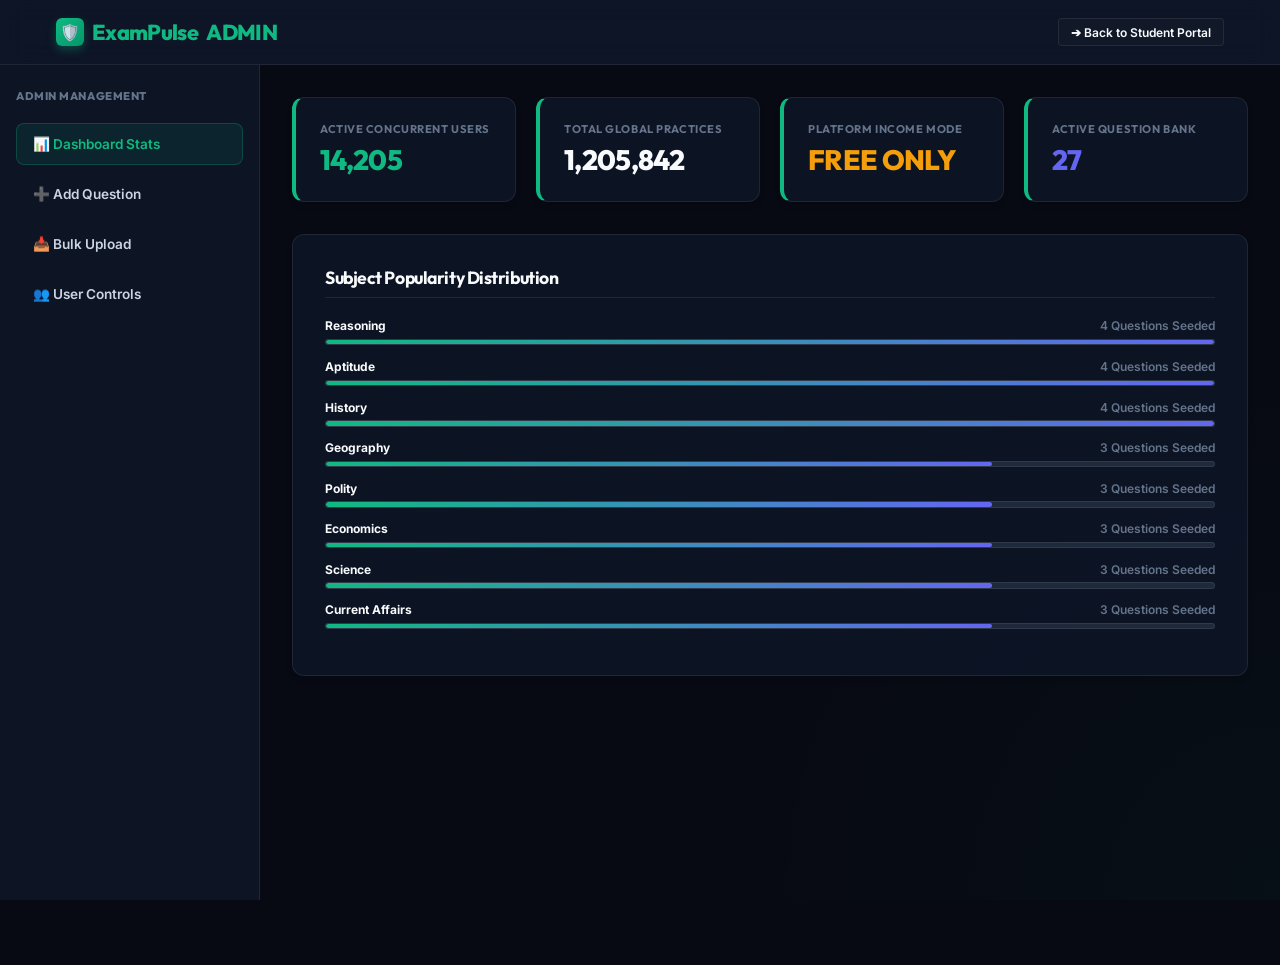
==== admin.html @ f70b1638 "Add files via upload" ====
<!DOCTYPE html>
<html lang="en" data-theme="dark">
<head>
  <meta charset="UTF-8">
  <meta name="viewport" content="width=device-width, initial-scale=1.0">
  <title>ExamPulse AI | Administrative Control Center</title>
  <link rel="stylesheet" href="styles.css">
  <style>
    /* Admin Specific Styling Tokens (Premium Green Accent) */
    :root {
      --brand-primary: #10b981;
      --brand-primary-rgb: 16, 185, 129;
      --border-focus: rgba(16, 185, 129, 0.4);
    }
    
    .admin-logo-icon {
      background: linear-gradient(135deg, var(--brand-primary), #059669) !important;
      box-shadow: 0 4px 10px rgba(16, 185, 129, 0.3) !important;
    }

    /* Dense Form Factors for Admin Fields */
    .admin-form-group input, 
    .admin-form-group select, 
    .admin-form-group textarea {
      font-size: 0.82rem !important;
      padding: 0.5rem 0.75rem !important;
      background: rgba(15, 23, 42, 0.5);
      border: 1px solid var(--border-color);
      border-radius: 0.375rem;
      color: var(--text-primary);
      width: 100%;
    }

    .admin-form-group label {
      font-size: 0.75rem !important;
      text-transform: uppercase;
      letter-spacing: 0.05em;
      color: var(--text-muted);
      font-weight: 700;
      margin-bottom: 0.25rem;
    }

    .admin-stat-card {
      border-left: 4px solid var(--brand-primary);
    }

    .admin-side-btn.active {
      background: rgba(16, 185, 129, 0.1) !important;
      color: var(--brand-primary) !important;
      border: 1px solid rgba(16, 185, 129, 0.25) !important;
    }
  </style>
</head>
<body>

  <div class="app-container">
    <!-- --- HEADER --- -->
    <header>
      <div class="container header-inner">
        <a href="index.html" class="logo">
          <div class="logo-icon admin-logo-icon">🛡️</div>
          ExamPulse <span class="logo-tag" style="color: var(--brand-primary);">ADMIN</span>
        </a>
        <div class="header-actions">
          <a href="index.html" class="btn btn-secondary btn-sm" style="font-size: 0.75rem;">➔ Back to Student Portal</a>
        </div>
      </div>
    </header>

    <main class="main-content">
      <div class="admin-layout-grid">
        <!-- Sidebar Navigation -->
        <div class="admin-sidebar">
          <h4 class="sidebar-title">Admin Management</h4>
          <button class="admin-side-btn active" data-sub="stats">📊 Dashboard Stats</button>
          <button class="admin-side-btn" data-sub="create">➕ Add Question</button>
          <button class="admin-side-btn" data-sub="bulk">📥 Bulk Upload</button>
          <button class="admin-side-btn" data-sub="users">👥 User Controls</button>
        </div>

        <!-- Dashboard Viewport -->
        <div class="admin-content-viewport">
          
          <!-- View 1: Stats & Overview -->
          <div class="admin-sub-view active" id="admin-sub-stats">
            <div class="admin-stats-grid">
              <div class="admin-stat-card">
                <h5>Active Concurrent Users</h5>
                <h2 style="color: var(--brand-success);" id="admin-stat-concurrent">14,205</h2>
              </div>
              <div class="admin-stat-card">
                <h5>Total Global Practices</h5>
                <h2 id="admin-stat-practices">1,205,842</h2>
              </div>
              <div class="admin-stat-card">
                <h5>Platform Income Mode</h5>
                <h2 style="color: var(--brand-warning);">FREE ONLY</h2>
              </div>
              <div class="admin-stat-card">
                <h5>Active Question Bank</h5>
                <h2 style="color: #6366f1;" id="admin-stat-questions">26</h2>
              </div>
            </div>

            <div class="admin-card-container">
              <h3 style="margin-bottom: 1.25rem; font-size: 1.1rem; border-bottom: 1px solid var(--border-color); padding-bottom: 0.5rem;">Subject Popularity Distribution</h3>
              <div id="admin-category-popularity-bars">
                <!-- progress counts dynamically load here -->
              </div>
            </div>
          </div>

          <!-- View 2: Add single PYQ question -->
          <div class="admin-sub-view" id="admin-sub-create">
            <div class="admin-card-container">
              <h3 style="margin-bottom: 1.25rem; font-size: 1.1rem; border-bottom: 1px solid var(--border-color); padding-bottom: 0.5rem;">Create Verified exam-oriented PYQ</h3>
              
              <form id="admin-add-question-form">
                <div class="admin-form-row-grid">
                  <div class="admin-form-group">
                    <label>Category *</label>
                    <select name="category" required>
                      <option value="Reasoning">Reasoning</option>
                      <option value="Aptitude">Aptitude</option>
                      <option value="History">History</option>
                      <option value="Geography">Geography</option>
                      <option value="Polity">Polity</option>
                      <option value="Economics">Economics</option>
                      <option value="Science">Science</option>
                      <option value="Current Affairs">Current Affairs</option>
                    </select>
                  </div>
                  <div class="admin-form-group">
                    <label>Subtopic Tag *</label>
                    <input type="text" name="tag" placeholder="e.g. Percentage, Blood Relations" required>
                  </div>
                  <div class="admin-form-group">
                    <label>Difficulty *</label>
                    <select name="difficulty">
                      <option value="Easy">Easy</option>
                      <option value="Medium" selected>Medium</option>
                      <option value="Hard">Hard</option>
                    </select>
                  </div>
                </div>

                <div class="admin-form-group" style="margin: 1rem 0;">
                  <label>Question Content *</label>
                  <textarea name="question" rows="3" placeholder="Enter complete exam question..." required></textarea>
                </div>

                <div class="admin-form-row-grid" style="margin-bottom: 1rem;">
                  <div class="admin-form-group">
                    <label>Option A *</label>
                    <input type="text" name="optA" required>
                  </div>
                  <div class="admin-form-group">
                    <label>Option B *</label>
                    <input type="text" name="optB" required>
                  </div>
                  <div class="admin-form-group">
                    <label>Option C *</label>
                    <input type="text" name="optC" required>
                  </div>
                  <div class="admin-form-group">
                    <label>Option D *</label>
                    <input type="text" name="optD" required>
                  </div>
                </div>

                <div class="admin-form-row-grid" style="margin-bottom: 1rem;">
                  <div class="admin-form-group">
                    <label>Correct Answer Index *</label>
                    <select name="correctIdx" required>
                      <option value="0">Option A</option>
                      <option value="1">Option B</option>
                      <option value="2">Option C</option>
                      <option value="3">Option D</option>
                    </select>
                  </div>
                  <div class="admin-form-group">
                    <label>Previous Year Exam Source *</label>
                    <input type="text" name="source" placeholder="e.g. SSC CGL 2023, UPSC CSE 2021" required>
                  </div>
                </div>

                <div class="admin-form-group" style="margin-bottom: 1rem;">
                  <label>Verified RAG Explanation *</label>
                  <textarea name="explanation" rows="3" placeholder="Explain the correct answer logic..." required></textarea>
                </div>

                <div class="admin-form-row-grid" style="margin-bottom: 1.25rem;">
                  <div class="admin-form-group">
                    <label>Core Concept</label>
                    <input type="text" name="concept">
                  </div>
                  <div class="admin-form-group">
                    <label>Shortcut Formula (Optional)</label>
                    <input type="text" name="shortcut">
                  </div>
                  <div class="admin-form-group">
                    <label>Key Takeaway Badge</label>
                    <input type="text" name="takeaway">
                  </div>
                </div>

                <button type="submit" class="btn btn-primary" style="font-size: 0.8rem; padding: 0.5rem 1.5rem;">Save to Question Pool</button>
              </form>
            </div>
          </div>

          <!-- View 3: Bulk JSON array parser -->
          <div class="admin-sub-view" id="admin-sub-bulk">
            <div class="admin-card-container">
              <h3 style="margin-bottom: 0.5rem; font-size: 1.1rem;">Bulk Upload JSON Questions</h3>
              <p style="color: var(--text-muted); font-size: 0.8rem; margin-bottom: 1.25rem;">Instantly parsed and injected into shared LocalStorage databases.</p>
              
              <div class="admin-form-group" style="margin-bottom: 1rem;">
                <label>JSON Array Format</label>
                <textarea class="bulk-textarea" id="admin-bulk-input" style="height: 220px;" placeholder='[
  {
    "category": "History",
    "tag": "Ancient History",
    "question": "Example Question Text?",
    "options": ["A", "B", "C", "D"],
    "correctOptionIndex": 1,
    "explanation": "Detailed explanation...",
    "concept": "Core Concept",
    "source": "SSC CGL 2023",
    "difficulty": "Easy"
  }
]'></textarea>
              </div>

              <button class="btn btn-primary" id="admin-bulk-submit-btn" style="font-size: 0.8rem; padding: 0.5rem 1.5rem;">Parse & Bulk Load Array</button>
            </div>
          </div>

          <!-- View 4: Student Control Center -->
          <div class="admin-sub-view" id="admin-sub-users">
            <div class="admin-card-container">
              <h3 style="margin-bottom: 1.25rem; font-size: 1.1rem; border-bottom: 1px solid var(--border-color); padding-bottom: 0.5rem;">Aspirants & Session User Control</h3>
              
              <div class="admin-table-wrapper">
                <table class="admin-table" style="font-size: 0.8rem;">
                  <thead>
                    <tr>
                      <th>Aspirant Username</th>
                      <th>Category Target</th>
                      <th>Account Detail</th>
                      <th>Global Status</th>
                      <th>Actions</th>
                    </tr>
                  </thead>
                  <tbody id="admin-users-table-body">
                    <!-- Prepend live session student and simulated tables -->
                  </tbody>
                </table>
              </div>
            </div>
          </div>

        </div>
      </div>
    </main>

    <footer style="background: #04070e; border-top: 1px solid var(--border-color); padding: 1.5rem 0; text-align: center; font-size: 0.75rem; color: var(--text-muted);">
      &copy; 2026 ExamPulse AI. Administrative Portal (admin.exampulse.ai). Secure Sandboxed Session database.
    </footer>
  </div>

  <script src="questions.js"></script>
  <script src="engines.js"></script>
  <script>
    document.addEventListener('DOMContentLoaded', () => {
      // Initialize Engine state
      window.ExamPulse.init();
      const Engine = window.ExamPulse;

      const els = {
        adminSideBtns: document.querySelectorAll('.admin-sidebar .admin-side-btn'),
        adminSubViews: document.querySelectorAll('.admin-sub-view'),
        adminStatConcurrent: document.getElementById('admin-stat-concurrent'),
        adminStatPractices: document.getElementById('admin-stat-practices'),
        adminStatQuestionsCount: document.getElementById('admin-stat-questions'),
        adminCategoryPopularity: document.getElementById('admin-category-popularity-bars'),
        adminAddForm: document.getElementById('admin-add-question-form'),
        adminBulkInput: document.getElementById('admin-bulk-input'),
        adminBulkBtn: document.getElementById('admin-bulk-submit-btn'),
        adminUsersTable: document.getElementById('admin-users-table-body')
      };

      let activeAdminSubView = 'stats';



      // Navigation routing
      els.adminSideBtns.forEach(btn => {
        btn.addEventListener('click', () => {
          els.adminSideBtns.forEach(b => b.classList.remove('active'));
          btn.classList.add('active');
          activeAdminSubView = btn.dataset.sub;
          updateAdminDashboard();
        });
      });

      function updateAdminSubRouting() {
        els.adminSubViews.forEach(view => {
          view.classList.remove('active');
          if (view.id === `admin-sub-${activeAdminSubView}`) {
            view.classList.add('active');
          }
        });
      }

      function updateAdminDashboard() {
        updateAdminSubRouting();
        
        const adm = Engine.getAdminStats();
        
        els.adminStatConcurrent.textContent = adm.activeUsers.toLocaleString();
        els.adminStatPractices.textContent = adm.totalAnsweredGlobal.toLocaleString();
        
        const db = [...window.ExamPulseData.questions, ...Engine.state.customQuestions];
        els.adminStatQuestionsCount.textContent = db.length;

        // Categories graph list
        els.adminCategoryPopularity.innerHTML = '';
        Object.entries(adm.categoryPopularity).forEach(([cat, val]) => {
          const maxVal = Math.max(...Object.values(adm.categoryPopularity));
          const pct = maxVal > 0 ? Math.round((val / maxVal) * 100) : 0;
          
          const item = document.createElement('div');
          item.className = 'cat-bar-item';
          item.style.marginBottom = '0.85rem';
          item.innerHTML = `
            <div class="cat-bar-meta" style="font-size: 0.75rem;">
              <span><strong>${cat}</strong></span>
              <span class="cat-counts" style="color: var(--text-muted);">${val} Questions Seeded</span>
            </div>
            <div class="cat-progress-track" style="height: 0.4rem;">
              <div class="cat-progress-fill" style="width: ${pct}%; background: linear-gradient(90deg, var(--brand-primary), #6366f1);"></div>
            </div>
          `;
          els.adminCategoryPopularity.appendChild(item);
        });

        // Users lists rendering
        els.adminUsersTable.innerHTML = '';
        
        // Dynamic Live signed-in Student
        if (Engine.state.user) {
          const actualUser = Engine.state.user;
          const isSuspended = actualUser.suspended === true;
          const row = document.createElement('tr');
          row.style.background = 'rgba(16, 185, 129, 0.06)';
          row.innerHTML = `
            <td><strong>${actualUser.username} <span style="color: var(--brand-primary); font-size: 0.7rem;">(You)</span></strong></td>
            <td><span class="badge badge-easy" style="background: rgba(16,185,129,0.05); color: var(--brand-primary); border-color: rgba(16,185,129,0.25);">Practice Mode</span></td>
            <td style="color: var(--text-secondary);">Active Session Student</td>
            <td><span class="badge ${isSuspended ? 'badge-hard' : 'badge-easy'}" id="current-user-status">${isSuspended ? 'Suspended' : 'Active'}</span></td>
            <td>
              <button class="btn btn-secondary btn-sm" id="btn-current-user-suspend" style="padding: 0.2rem 0.4rem; font-size: 0.75rem; background: var(--bg-input); color: ${isSuspended ? 'var(--brand-success)' : ''};">
                ${isSuspended ? 'Reactivate' : 'Suspend'}
              </button>
            </td>
          `;

          const suspendBtn = row.querySelector('#btn-current-user-suspend');
          const statusBadge = row.querySelector('#current-user-status');
          suspendBtn.addEventListener('click', () => {
            const currentlySuspended = Engine.state.user.suspended === true;
            const targetStatus = !currentlySuspended;
            
            Engine.toggleUserSuspension(targetStatus);

            if (targetStatus) {
              suspendBtn.textContent = 'Reactivate';
              suspendBtn.style.color = 'var(--brand-success)';
              statusBadge.textContent = 'Suspended';
              statusBadge.className = 'badge badge-hard';
            } else {
              suspendBtn.textContent = 'Suspend';
              suspendBtn.style.color = '';
              statusBadge.textContent = 'Active';
              statusBadge.className = 'badge badge-easy';
            }
          });
          els.adminUsersTable.appendChild(row);
        }

        // Simulated Virtual candidates
        Engine.virtualUsers.forEach((vu, idx) => {
          const row = document.createElement('tr');
          row.innerHTML = `
            <td><strong>${vu.name}</strong></td>
            <td><span class="badge badge-easy" style="background: rgba(255,255,255,0.03); color: var(--text-secondary);">${vu.category}</span></td>
            <td style="color: var(--text-muted);">Simulated Candidate</td>
            <td><span class="badge badge-easy" id="user-status-${idx}">Active</span></td>
            <td>
              <button class="btn btn-secondary btn-sm" id="btn-user-suspend-${idx}" style="padding: 0.2rem 0.4rem; font-size: 0.75rem; background: var(--bg-input);">Suspend</button>
            </td>
          `;

          const suspendBtn = row.querySelector(`#btn-user-suspend-${idx}`);
          const statusBadge = row.querySelector(`#user-status-${idx}`);
          suspendBtn.addEventListener('click', () => {
            if (suspendBtn.textContent === 'Suspend') {
              suspendBtn.textContent = 'Reactivate';
              suspendBtn.style.color = 'var(--brand-success)';
              statusBadge.textContent = 'Suspended';
              statusBadge.className = 'badge badge-hard';
            } else {
              suspendBtn.textContent = 'Suspend';
              suspendBtn.style.color = '';
              statusBadge.textContent = 'Active';
              statusBadge.className = 'badge badge-easy';
            }
          });

          els.adminUsersTable.appendChild(row);
        });
      }

      // Add verified question form submit
      els.adminAddForm.addEventListener('submit', (e) => {
        e.preventDefault();
        const fd = new FormData(els.adminAddForm);
        const qData = {};
        fd.forEach((val, key) => { qData[key] = val; });

        Engine.addNewQuestion(qData);
        alert('Question added successfully to shared memory bank!');
        els.adminAddForm.reset();
      });

      // Bulk Upload parse & submit
      els.adminBulkBtn.addEventListener('click', () => {
        const text = els.adminBulkInput.value.trim();
        if (text) {
          const res = Engine.bulkUploadQuestions(text);
          if (res.success) {
            alert(`Parsed successfully. Loaded ${res.count} custom questions to the shared database!`);
            els.adminBulkInput.value = '';
            activeAdminSubView = 'stats';
            updateAdminDashboard();
          } else {
            alert(`Failed parsing: ${res.error}`);
          }
        }
      });

      // Init dashboard load
      updateAdminDashboard();
    });
  </script>
</body>
</html>
---- styles.css ----
/* ==========================================================================
   ExamPulse AI - Design System & Stylesheet (Hamburger, Compact Mobile)
   ========================================================================== */

@import url('https://fonts.googleapis.com/css2?family=Inter:wght@300;400;500;600;700&family=Outfit:wght@400;500;600;700;800&display=swap');

:root {
  /* Fonts */
  --font-sans: 'Inter', -apple-system, BlinkMacSystemFont, "Segoe UI", Roboto, sans-serif;
  --font-heading: 'Outfit', var(--font-sans);

  /* Shared Brand Colors (Primary Swapped to Emerald Green) */
  --brand-primary: #10b981;
  --brand-primary-rgb: 16, 185, 129;
  --brand-success: #10b981;
  --brand-success-rgb: 16, 185, 129;
  --brand-warning: #f59e0b;
  --brand-warning-rgb: 245, 158, 11;
  --brand-danger: #ef4444;
  --brand-danger-rgb: 239, 68, 68;

  /* Theme Defaults (Dark Mode) */
  --bg-app: #070a13;
  --bg-card: rgba(15, 23, 42, 0.75);
  --bg-card-hover: rgba(30, 41, 59, 0.85);
  --bg-header: rgba(15, 23, 42, 0.9);
  --bg-input: #1e293b;
  --bg-accent: #111827;

  --text-primary: #f8fafc;
  --text-secondary: #cbd5e1;
  --text-muted: #64748b;
  --border-color: rgba(255, 255, 255, 0.08);
  --border-focus: rgba(16, 185, 129, 0.4);

  --shadow-sm: 0 1px 2px 0 rgba(0, 0, 0, 0.05);
  --shadow-md: 0 4px 6px -1px rgba(0, 0, 0, 0.15), 0 2px 4px -1px rgba(0, 0, 0, 0.08);
  --shadow-lg: 0 10px 20px -3px rgba(0, 0, 0, 0.4), 0 4px 6px -2px rgba(0, 0, 0, 0.2);
  --shadow-glow: 0 0 20px rgba(16, 185, 129, 0.2);
  --glass-blur: blur(12px);
}

/* --- Light Mode Overrides --- */
:root[data-theme="light"] {
  --bg-app: #f1f5f9;
  --bg-card: rgba(255, 255, 255, 0.88);
  --bg-card-hover: rgba(248, 250, 252, 0.98);
  --bg-header: rgba(255, 255, 255, 0.95);
  --bg-input: #e2e8f0;
  --bg-accent: #f8fafc;

  --text-primary: #0f172a;
  --text-secondary: #334155;
  --text-muted: #64748b;
  --border-color: rgba(15, 23, 42, 0.08);
  --border-focus: rgba(16, 185, 129, 0.35);

  --shadow-sm: 0 1px 2px 0 rgba(15, 23, 42, 0.04);
  --shadow-md: 0 4px 6px -1px rgba(15, 23, 42, 0.04), 0 2px 4px -1px rgba(15, 23, 42, 0.02);
  --shadow-lg: 0 10px 15px -3px rgba(15, 23, 42, 0.06), 0 4px 6px -2px rgba(15, 23, 42, 0.03);
  --shadow-glow: 0 0 20px rgba(16, 185, 129, 0.1);
}

/* --- Reset & Base --- */
* {
  margin: 0;
  padding: 0;
  box-sizing: border-box;
}

html, body {
  width: 100%;
  height: 100%;
  font-family: var(--font-sans);
  background-color: var(--bg-app);
  color: var(--text-primary);
  scroll-behavior: smooth;
  overflow-x: hidden;
  transition: background-color 0.3s ease, color 0.3s ease;
}

h1, h2, h3, h4, h5, h6 {
  font-family: var(--font-heading);
  font-weight: 700;
  letter-spacing: -0.025em;
  line-height: 1.25;
}

a {
  text-decoration: none;
  color: inherit;
}

button, input, select, textarea {
  font-family: inherit;
  font-size: inherit;
  color: inherit;
  background: none;
  border: none;
  outline: none;
}

/* --- Custom Scrollbar --- */
::-webkit-scrollbar {
  width: 5px;
  height: 5px;
}
::-webkit-scrollbar-track {
  background: transparent;
}
::-webkit-scrollbar-thumb {
  background: var(--border-color);
  border-radius: 4px;
}
::-webkit-scrollbar-thumb:hover {
  background: var(--text-muted);
}

/* --- Layout --- */
.app-container {
  display: flex;
  flex-direction: column;
  min-height: 100vh;
}

.main-content {
  flex: 1 1 auto;
}

.container {
  width: 100%;
  max-width: 1200px;
  margin: 0 auto;
  padding: 0 1rem;
}

/* --- Header & Navigation --- */
header {
  position: sticky;
  top: 0;
  z-index: 100;
  background: var(--bg-header);
  backdrop-filter: var(--glass-blur);
  -webkit-backdrop-filter: var(--glass-blur);
  border-bottom: 1px solid var(--border-color);
}

.header-inner {
  display: flex;
  justify-content: space-between;
  align-items: center;
  height: 4rem;
}

.logo {
  display: flex;
  align-items: center;
  gap: 0.5rem;
  font-family: var(--font-heading);
  font-size: 1.35rem;
  font-weight: 800;
  color: var(--brand-primary);
  letter-spacing: -0.03em;
}

.logo-icon {
  width: 1.75rem;
  height: 1.75rem;
  background: linear-gradient(135deg, var(--brand-primary), #34d399);
  border-radius: 0.375rem;
  display: flex;
  align-items: center;
  justify-content: center;
  color: #fff;
  font-weight: 900;
  font-size: 1rem;
  box-shadow: 0 3px 8px rgba(16, 185, 129, 0.3);
}

.logo-tag {
  color: var(--text-primary);
}

.nav-links {
  display: flex;
  gap: 0.75rem;
  align-items: center;
}

.nav-link {
  font-size: 0.85rem;
  font-weight: 600;
  color: var(--text-secondary);
  padding: 0.4rem 0.65rem;
  border-radius: 0.375rem;
  transition: all 0.2s ease;
  cursor: pointer;
}

.nav-link:hover {
  color: var(--text-primary);
  background: var(--border-color);
}

.nav-link.active {
  color: #fff;
  background: var(--brand-primary);
}

.header-actions {
  display: flex;
  align-items: center;
  gap: 0.5rem;
}

/* User Status Widget */
.user-status-widget {
  display: flex;
  align-items: center;
  gap: 0.5rem;
  background: var(--bg-accent);
  padding: 0.25rem 0.65rem;
  border-radius: 9999px;
  border: 1px solid var(--border-color);
  font-size: 0.8rem;
  font-weight: 600;
}

/* --- Theme Toggle --- */
.theme-toggle {
  background: var(--bg-accent);
  border: 1px solid var(--border-color);
  padding: 0.4rem;
  border-radius: 50%;
  cursor: pointer;
  display: flex;
  align-items: center;
  justify-content: center;
  width: 2rem;
  height: 2rem;
  transition: all 0.2s ease;
}

/* --- Mobile Hamburger Button --- */
.hamburger-menu-btn {
  display: none;
  font-size: 1.5rem;
  background: none;
  border: none;
  color: var(--text-primary);
  cursor: pointer;
  padding: 0.5rem;
  transition: transform 0.2s ease;
}

/* Hamburger Dropdown Overlay */
.mobile-nav-overlay {
  display: none;
  position: absolute;
  top: 4rem;
  left: 0;
  width: 100%;
  background: var(--bg-header);
  backdrop-filter: var(--glass-blur);
  -webkit-backdrop-filter: var(--glass-blur);
  border-bottom: 1px solid var(--border-color);
  z-index: 99;
  flex-direction: column;
  padding: 1rem 0;
  box-shadow: var(--shadow-lg);
  animation: slideDown 0.25s ease forwards;
}

.mobile-nav-overlay.active {
  display: flex;
}

.mobile-nav-link {
  font-size: 0.95rem;
  font-weight: 600;
  color: var(--text-secondary);
  padding: 0.75rem 2rem;
  transition: all 0.2s ease;
  cursor: pointer;
}

.mobile-nav-link:hover, .mobile-nav-link.active {
  color: var(--brand-primary);
  background: rgba(16, 185, 129, 0.05);
}

.mobile-profile-section {
  border-top: 1px solid var(--border-color);
  margin-top: 0.75rem;
  padding: 0.75rem 2rem 0 2rem;
  display: flex;
  justify-content: space-between;
  align-items: center;
  font-size: 0.85rem;
}

/* --- Buttons --- */
.btn {
  display: inline-flex;
  align-items: center;
  justify-content: center;
  gap: 0.35rem;
  padding: 0.6rem 1.2rem;
  border-radius: 0.375rem;
  font-weight: 600;
  cursor: pointer;
  transition: all 0.2s ease;
  font-size: 0.9rem;
}

.btn-primary {
  background: var(--brand-primary);
  color: #fff;
  box-shadow: 0 3px 10px rgba(16, 185, 129, 0.3);
}

.btn-primary:hover {
  background: #059669;
  transform: translateY(-1px);
}

.btn-secondary {
  background: var(--bg-accent);
  border: 1px solid var(--border-color);
  color: var(--text-primary);
}

.btn-secondary:hover {
  background: var(--border-color);
}

.btn-sm {
  padding: 0.35rem 0.75rem;
  font-size: 0.8rem;
  border-radius: 0.25rem;
}

.badge {
  display: inline-flex;
  align-items: center;
  padding: 0.2rem 0.5rem;
  border-radius: 9999px;
  font-size: 0.7rem;
  font-weight: 700;
  text-transform: uppercase;
}

.badge-easy { background: rgba(16, 185, 129, 0.12); color: #34d399; border: 1px solid rgba(16, 185, 129, 0.2); }
.badge-medium { background: rgba(245, 158, 11, 0.12); color: #fbbf24; border: 1px solid rgba(245, 158, 11, 0.2); }
.badge-hard { background: rgba(239, 68, 68, 0.12); color: #f87171; border: 1px solid rgba(239, 68, 68, 0.2); }

/* --- SPA Views --- */
.view-section {
  display: none;
  animation: fadeIn 0.3s ease forwards;
}

.view-section.active {
  display: block;
}

/* --- AUTH GATED MODAL WITH TABS --- */
.modal-overlay {
  position: fixed;
  top: 0;
  left: 0;
  width: 100%;
  height: 100%;
  background: rgba(4, 7, 13, 0.85);
  backdrop-filter: blur(10px);
  -webkit-backdrop-filter: blur(10px);
  display: none;
  justify-content: center;
  align-items: center;
  z-index: 1000;
  padding: 1rem;
}

.modal-overlay.active {
  display: flex !important;
  animation: fadeIn 0.25s ease forwards;
}

.auth-modal {
  background: var(--bg-card);
  border: 1px solid var(--border-color);
  border-radius: 1rem;
  box-shadow: var(--shadow-lg), var(--shadow-glow);
  width: 100%;
  max-width: 400px;
  padding: 2rem !important;
  position: relative;
  animation: modalSlide 0.35s cubic-bezier(0.34, 1.56, 0.64, 1) forwards;
}

.auth-modal.shake {
  animation: shake 0.4s ease !important;
}

.auth-tabs-header {
  display: flex;
  border-bottom: 1px solid var(--border-color);
  margin-bottom: 1.5rem;
}

.auth-tab-btn {
  flex: 1;
  text-align: center;
  padding: 0.5rem 0;
  font-weight: 700;
  font-size: 0.85rem;
  color: var(--text-muted);
  cursor: pointer;
  border-bottom: 2px solid transparent;
  transition: all 0.2s ease;
}

.auth-tab-btn.active {
  color: var(--brand-primary);
  border-bottom-color: var(--brand-primary);
}

.auth-form-sub-panel {
  display: none;
}

.auth-form-sub-panel.active {
  display: block;
}

.auth-form-group {
  display: flex;
  flex-direction: column;
  gap: 0.35rem;
  text-align: left;
}

.auth-form-group input {
  width: 100%;
  background: var(--bg-input) !important;
  border: 1px solid var(--border-color) !important;
  border-radius: 0.375rem;
  color: var(--text-primary) !important;
  transition: all 0.2s ease;
}

.auth-form-group input:focus {
  border-color: var(--brand-primary) !important;
  box-shadow: 0 0 10px rgba(16, 185, 129, 0.25) !important;
}

/* ==========================================
   2. MOBILE-FRIENDLY PRACTICE VIEW
   ========================================== */
.practice-layout {
  display: grid;
  grid-template-columns: 240px 1fr;
  min-height: calc(100vh - 4rem);
}

/* Category Sidebar */
.category-sidebar {
  background: var(--bg-card);
  border-right: 1px solid var(--border-color);
  padding: 1.25rem;
}

.sidebar-title {
  font-size: 0.7rem;
  font-weight: 800;
  text-transform: uppercase;
  color: var(--text-muted);
  letter-spacing: 0.05em;
  margin-bottom: 0.75rem;
}

.category-list {
  display: flex;
  flex-direction: column;
  gap: 0.35rem;
}

.category-item-btn {
  width: 100%;
  display: flex;
  align-items: center;
  justify-content: space-between;
  padding: 0.75rem 0.85rem;
  border-radius: 0.5rem;
  font-weight: 600;
  cursor: pointer;
  font-size: 0.9rem;
  text-align: left;
}

.category-item-btn:hover {
  background: var(--border-color);
}

.category-item-btn.active {
  background: rgba(16, 185, 129, 0.08);
  border: 1px solid rgba(16, 185, 129, 0.2);
  color: var(--brand-primary);
}

/* Mobile Category Slider */
.mobile-category-slider {
  display: none;
  width: 100%;
  overflow-x: auto;
  white-space: nowrap;
  background: var(--bg-card);
  border-bottom: 1px solid var(--border-color);
  padding: 0.6rem 0.75rem;
  -webkit-overflow-scrolling: touch;
}

.mobile-slider-btn {
  display: inline-flex;
  align-items: center;
  padding: 0.45rem 0.85rem;
  border-radius: 9999px;
  background: var(--bg-accent);
  border: 1px solid var(--border-color);
  font-size: 0.8rem;
  font-weight: 600;
  margin-right: 0.5rem;
  cursor: pointer;
}

.mobile-slider-btn.active {
  background: var(--brand-primary);
  color: #fff;
  border-color: var(--brand-primary);
}

/* Practice Viewport */
.practice-viewport {
  padding: 2rem 1.5rem;
  background: radial-gradient(circle at bottom right, rgba(16, 185, 129, 0.04) 0%, transparent 40%);
  display: flex;
  flex-direction: column;
  align-items: center;
  width: 100%;
}

/* --- SPLIT DESKTOP PANEL CONTAINER --- */
.practice-pane-container {
  display: flex;
  gap: 1.5rem;
  width: 100%;
  max-width: 1100px;
  align-items: flex-start;
  justify-content: center;
}

.question-column {
  flex: 1;
  min-width: 0;
  width: 100%;
  max-width: 580px;
}

.explanation-column {
  flex: 1;
  min-width: 0;
  width: 100%;
  max-width: 500px;
  display: none;
  position: sticky;
  top: 5.5rem;
}

.explanation-column.active {
  display: block;
  animation: fadeIn 0.3s ease forwards;
}

/* Practice Card Box */
.practice-card-box {
  background: var(--bg-card);
  border: 1px solid var(--border-color);
  border-radius: 0.75rem;
  padding: 2rem;
  box-shadow: var(--shadow-md);
  position: relative;
  width: 100%;
}

.practice-card-box.shake { animation: shake 0.4s ease; }
.practice-card-box.correct-pulse { border-color: var(--brand-success); box-shadow: 0 0 20px rgba(16, 185, 129, 0.15); }
.practice-card-box.wrong-pulse { border-color: var(--brand-danger); box-shadow: 0 0 20px rgba(239, 68, 68, 0.15); }

.card-question-header {
  display: flex;
  justify-content: space-between;
  align-items: center;
  margin-bottom: 1.25rem;
  border-bottom: 1px solid var(--border-color);
  padding-bottom: 0.75rem;
}

.q-source-info {
  display: flex;
  align-items: center;
  gap: 0.5rem;
  color: var(--brand-primary);
  font-weight: 700;
  font-size: 0.8rem;
  font-family: var(--font-heading);
}

.q-action-icon-btn {
  background: var(--bg-accent);
  border: 1px solid var(--border-color);
  width: 2rem;
  height: 2rem;
  border-radius: 50%;
  display: flex;
  align-items: center;
  justify-content: center;
  cursor: pointer;
  font-size: 0.85rem;
}

.q-action-icon-btn.bookmarked {
  color: var(--brand-warning);
  background: rgba(245, 158, 11, 0.08);
  border-color: rgba(245, 158, 11, 0.25);
}

.question-text-area {
  font-size: 1.15rem;
  font-weight: 600;
  line-height: 1.45;
  margin-bottom: 1.5rem;
  color: var(--text-primary);
}

.options-layout-grid {
  display: grid;
  grid-template-columns: 1fr;
  gap: 0.75rem;
}

.option-choice-btn {
  width: 100%;
  background: var(--bg-accent);
  border: 1px solid var(--border-color);
  padding: 0.85rem 1rem;
  border-radius: 0.5rem;
  display: flex;
  align-items: center;
  gap: 0.75rem;
  cursor: pointer;
  font-weight: 500;
  text-align: left;
  transition: transform 0.15s ease, border-color 0.15s ease;
}

.option-choice-btn:hover:not(.locked) {
  background: var(--border-color);
  transform: translateX(3px);
  border-color: var(--brand-primary);
}

.option-prefix-bubble {
  background: var(--bg-input);
  color: var(--text-muted);
  width: 1.6rem;
  height: 1.6rem;
  border-radius: 50%;
  display: flex;
  align-items: center;
  justify-content: center;
  font-weight: 700;
  font-size: 0.75rem;
  flex-shrink: 0;
  border: 1px solid var(--border-color);
}

.option-choice-btn:hover:not(.locked) .option-prefix-bubble {
  background: var(--brand-primary);
  color: #fff;
}

/* Option Click States */
.option-choice-btn.selected-correct {
  background: rgba(16, 185, 129, 0.12);
  border-color: var(--brand-success);
  color: #34d399;
}
.option-choice-btn.selected-correct .option-prefix-bubble {
  background: var(--brand-success);
  color: #fff;
  border-color: var(--brand-success);
}

.option-choice-btn.selected-wrong {
  background: rgba(239, 68, 68, 0.12);
  border-color: var(--brand-danger);
  color: #f87171;
}
.option-choice-btn.selected-wrong .option-prefix-bubble {
  background: var(--brand-danger);
  color: #fff;
  border-color: var(--brand-danger);
}

.option-choice-btn.should-have-been {
  background: rgba(16, 185, 129, 0.06);
  border-color: var(--brand-success);
  border-style: dashed;
}

.option-choice-btn.disabled {
  opacity: 0.55;
  cursor: default;
}

/* CRITICAL: Strict Locked Style - Option must not be selected in any case once answered */
.option-choice-btn.locked {
  pointer-events: none !important;
  transform: none !important;
  cursor: default !important;
}

/* RAG Explanation Card */
.explanation-panel-drawer {
  background: var(--bg-card);
  border: 1px solid var(--border-color);
  border-radius: 0.75rem;
  padding: 1.5rem;
  box-shadow: var(--shadow-sm);
  width: 100%;
}

.drawer-section-title {
  font-size: 0.75rem;
  font-weight: 800;
  text-transform: uppercase;
  color: var(--text-muted);
  margin-bottom: 0.4rem;
  letter-spacing: 0.05em;
}

.explanation-body-text {
  font-size: 0.9rem;
  line-height: 1.5;
  color: var(--text-secondary);
  margin-bottom: 1rem;
}

.solution-highlights-grid {
  display: grid;
  grid-template-columns: 1fr;
  gap: 0.75rem;
  border-top: 1px solid var(--border-color);
  padding-top: 0.85rem;
}

.highlight-box {
  background: var(--bg-accent);
  border-radius: 0.375rem;
  padding: 0.75rem;
  border: 1px solid var(--border-color);
}

.highlight-box h5 {
  font-size: 0.75rem;
  color: var(--text-muted);
  text-transform: uppercase;
  margin-bottom: 0.2rem;
}

.highlight-box p {
  font-size: 0.85rem;
  font-weight: 600;
  color: var(--text-primary);
  line-height: 1.35;
}

.action-footer-practice {
  display: flex;
  justify-content: flex-end;
  margin-top: 1.5rem;
  width: 100%;
  max-width: 580px;
}

/* --- ANALYTICS DASHBOARD VIEW --- */
.analytics-dashboard-grid {
  display: grid;
  grid-template-columns: 280px 1fr;
  gap: 1.5rem;
  padding: 2rem 0;
}

.profile-card-sticky-aside {
  background: var(--bg-card);
  border: 1px solid var(--border-color);
  border-radius: 0.75rem;
  padding: 1.5rem;
  align-self: start;
  position: sticky;
  top: 5rem;
  display: flex;
  flex-direction: column;
  align-items: center;
  text-align: center;
}

.profile-avatar-spark {
  width: 4rem;
  height: 4rem;
  background: linear-gradient(135deg, var(--brand-primary), #34d399);
  border-radius: 50%;
  display: flex;
  align-items: center;
  justify-content: center;
  color: #fff;
  font-size: 2rem;
  font-weight: 800;
  margin-bottom: 1rem;
}

.profile-username {
  font-size: 1.25rem;
  font-weight: 700;
}

.aside-stats-stack {
  width: 100%;
  display: flex;
  flex-direction: column;
  gap: 0.85rem;
  border-top: 1px solid var(--border-color);
  padding-top: 1rem;
  margin-top: 1rem;
}

.aside-stat-row {
  display: flex;
  justify-content: space-between;
  font-size: 0.85rem;
}

.aside-stat-row .lbl { color: var(--text-muted); }
.aside-stat-row .val { font-weight: 700; }

.analytics-main-panel {
  display: flex;
  flex-direction: column;
  gap: 1.5rem;
}

.analytics-top-bar {
  display: flex;
  justify-content: space-between;
  align-items: center;
  background: var(--bg-card);
  border: 1px solid var(--border-color);
  border-radius: 0.75rem;
  padding: 1rem;
}

.analytics-filter-options {
  display: flex;
  gap: 0.25rem;
  background: var(--bg-accent);
  padding: 0.2rem;
  border-radius: 0.375rem;
  border: 1px solid var(--border-color);
}

.filter-btn {
  padding: 0.35rem 0.65rem;
  border-radius: 0.25rem;
  font-size: 0.75rem;
  font-weight: 600;
  cursor: pointer;
  color: var(--text-muted);
}

.filter-btn.active {
  background: var(--bg-card);
  color: var(--brand-primary);
  border: 1px solid var(--border-color);
}

.charts-cards-row {
  display: grid;
  grid-template-columns: repeat(auto-fit, minmax(280px, 1fr));
  gap: 1.25rem;
}

.analytics-card {
  background: var(--bg-card);
  border: 1px solid var(--border-color);
  border-radius: 0.75rem;
  padding: 1.25rem;
}

.analytics-card-header {
  display: flex;
  justify-content: space-between;
  align-items: center;
  margin-bottom: 1rem;
}

.analytics-card-header h4 {
  font-size: 0.95rem;
}

.svg-chart-container {
  width: 100%;
  height: 180px;
  display: flex;
  align-items: center;
  justify-content: center;
}

.category-bars-grid {
  display: flex;
  flex-direction: column;
  gap: 1rem;
  margin-top: 0.75rem;
}

.cat-bar-item {
  display: flex;
  flex-direction: column;
  gap: 0.35rem;
}

.cat-bar-meta {
  display: flex;
  justify-content: space-between;
  font-size: 0.8rem;
  font-weight: 600;
}

.cat-progress-track {
  width: 100%;
  height: 0.5rem;
  background: var(--bg-input);
  border-radius: 9999px;
  overflow: hidden;
  border: 1px solid var(--border-color);
}

.cat-progress-fill {
  height: 100%;
  background: linear-gradient(90deg, var(--brand-primary), var(--brand-success));
  border-radius: 9999px;
  width: 0%;
  transition: width 0.6s ease;
}

/* --- REVISIONS VIEW --- */
.bookmarks-layout {
  display: grid;
  grid-template-columns: 1fr;
  gap: 1.5rem;
  padding: 2rem 0;
}



.bookmarks-list-area {
  display: flex;
  flex-direction: column;
  gap: 1rem;
}

.bookmark-card-item {
  background: var(--bg-card);
  border: 1px solid var(--border-color);
  border-radius: 0.75rem;
  padding: 1.5rem;
}

.bookmark-card-meta {
  display: flex;
  justify-content: space-between;
  align-items: center;
  margin-bottom: 0.75rem;
}

.bookmark-card-question {
  font-size: 1rem;
  font-weight: 600;
  margin-bottom: 1rem;
  line-height: 1.45;
}

.bookmark-card-explanation {
  background: var(--bg-accent);
  border-radius: 0.375rem;
  padding: 0.85rem;
  border: 1px solid var(--border-color);
  font-size: 0.85rem;
  line-height: 1.5;
  color: var(--text-secondary);
}

.empty-state-notice {
  text-align: center;
  padding: 3rem 1rem;
  color: var(--text-muted);
}

.empty-state-notice h3 {
  color: var(--text-secondary);
  margin-bottom: 0.25rem;
}

/* --- CLOUD TELEMETRY --- */
.telemetry-floating-tray {
  position: fixed;
  bottom: 0;
  right: 1.5rem;
  width: 380px;
  background: #060913;
  border: 1px solid var(--border-color);
  border-bottom: none;
  border-top-left-radius: 0.5rem;
  border-top-right-radius: 0.5rem;
  z-index: 999;
  box-shadow: 0 -5px 15px rgba(0, 0, 0, 0.4);
  transition: transform 0.2s ease;
  transform: translateY(calc(100% - 2.5rem));
}

.telemetry-floating-tray.expanded {
  transform: translateY(0);
}

.telemetry-header-bar {
  height: 2.5rem;
  padding: 0 0.85rem;
  display: flex;
  justify-content: space-between;
  align-items: center;
  cursor: pointer;
  background: #090e1a;
  border-top-left-radius: 0.5rem;
  border-top-right-radius: 0.5rem;
  border-bottom: 1px solid var(--border-color);
}

.telemetry-title-badge {
  display: flex;
  align-items: center;
  gap: 0.4rem;
  font-family: var(--font-heading);
  font-size: 0.75rem;
  font-weight: 800;
  color: #a855f7;
  text-transform: uppercase;
}

.telemetry-pulse-dot {
  width: 0.45rem;
  height: 0.45rem;
  background: var(--brand-success);
  border-radius: 50%;
  animation: pulseGlow 1.2s infinite alternate;
}

.telemetry-toggle-indicator {
  font-size: 0.75rem;
  color: var(--text-muted);
  font-weight: 800;
}

.telemetry-body-console {
  height: 260px;
  padding: 0.75rem;
  display: flex;
  flex-direction: column;
  gap: 0.75rem;
}

.telemetry-telemetry-row {
  display: flex;
  justify-content: space-between;
  background: rgba(255, 255, 255, 0.02);
  border: 1px solid var(--border-color);
  padding: 0.4rem 0.6rem;
  border-radius: 0.25rem;
  font-size: 0.7rem;
  font-family: monospace;
}

.console-terminal-wrapper {
  flex: 1;
  background: #03050a;
  border: 1px solid var(--border-color);
  border-radius: 0.375rem;
  padding: 0.6rem;
  overflow-y: auto;
  font-family: monospace;
  font-size: 0.7rem;
  line-height: 1.35;
  color: #4ade80;
  display: flex;
  flex-direction: column;
  gap: 0.35rem;
}

/* ==========================================
   3. MOBILE RESPONSIVE AND PORTRAIT SCROLL-FLOW
   ========================================== */
@media (max-width: 960px) {
  /* Hamburger and Header toggles */
  .nav-links {
    display: none !important; /* Hide wide header nav links on mobile */
  }

  .user-status-widget {
    display: none !important; /* Hide desktop user status widget on mobile */
  }

  .hamburger-menu-btn {
    display: block !important; /* Show Hamburger menu button in header */
  }

  .practice-layout {
    grid-template-columns: 1fr;
  }
  
  .category-sidebar {
    display: none;
  }

  .mobile-category-slider {
    display: block;
  }

  /* Compact padding spacing */
  .practice-viewport {
    padding: 0.5rem 0.25rem !important;
  }

  /* Point 1 splits stack vertically on mobile and support natural scrolling up/down */
  .practice-pane-container {
    flex-direction: column;
    align-items: center;
    gap: 0.75rem !important;
    width: 100%;
  }

  .question-column {
    max-width: 100%;
  }

  /* Allows normal screen vertical scrolling for question, explanation and next button stacked */
  .explanation-column {
    position: static !important;
    max-width: 100%;
    display: none;
  }

  .explanation-column.active {
    display: block;
  }

  .analytics-dashboard-grid {
    grid-template-columns: 1fr;
  }
  
  .profile-card-sticky-aside {
    position: static;
    width: 100%;
  }

  .telemetry-floating-tray {
    width: calc(100% - 1rem);
    right: 0.5rem;
  }
}

@media (max-width: 600px) {
  /* High density mobile layout overrides with small letters */
  .logo {
    font-size: 1.15rem;
  }
  
  .header-inner {
    height: 3.25rem !important;
  }

  /* compact margins */
  .practice-card-box {
    padding: 0.85rem !important;
    border-radius: 0.5rem !important;
  }

  .card-question-header {
    margin-bottom: 0.5rem !important;
    padding-bottom: 0.35rem !important;
  }

  .question-text-area {
    line-height: 1.35 !important;
    margin-bottom: 0.75rem !important;
  }

  .options-layout-grid {
    gap: 0.45rem !important;
  }

  .option-choice-btn {
    padding: 0.5rem 0.75rem !important;
    border-radius: 0.375rem !important;
  }

  .option-prefix-bubble {
    width: 1.35rem !important;
    height: 1.35rem !important;
    font-size: 0.7rem !important;
  }

  /* compact explanation card */
  .explanation-panel-drawer {
    padding: 0.85rem !important;
    border-radius: 0.5rem !important;
    margin-top: 0.5rem !important;
  }

  /* horizontal takeaways row */
  .solution-highlights-grid {
    grid-template-columns: repeat(3, 1fr) !important;
    gap: 0.4rem !important;
    padding-top: 0.5rem !important;
  }

  .highlight-box {
    padding: 0.4rem !important;
    text-align: center;
  }

  .highlight-box h5 {
    font-size: 0.6rem !important;
    letter-spacing: 0px !important;
  }

  .highlight-box p {
    font-size: 0.72rem !important;
    line-height: 1.2 !important;
  }

  .action-footer-practice {
    margin-top: 0.5rem !important;
    justify-content: center !important;
  }

  .action-footer-practice .btn {
    padding: 0.5rem 2rem !important;
    border-radius: 9999px !important;
  }
}

/* ==========================================================================
   4. PREMIUM ADMINISTRATIVE PORTAL STYLES
   ========================================================================== */
.admin-layout-grid {
  display: grid;
  grid-template-columns: 260px 1fr;
  min-height: calc(100vh - 4rem);
  background: var(--bg-app);
}

.admin-sidebar {
  background: var(--bg-card);
  border-right: 1px solid var(--border-color);
  padding: 1.5rem 1rem;
  display: flex;
  flex-direction: column;
  gap: 0.5rem;
}

.admin-side-btn {
  width: 100%;
  text-align: left;
  padding: 0.75rem 1rem;
  border-radius: 0.5rem;
  font-size: 0.85rem;
  font-weight: 600;
  color: var(--text-secondary);
  cursor: pointer;
  transition: all 0.2s ease;
  border: 1px solid transparent;
}

.admin-side-btn:hover {
  background: var(--border-color);
  color: var(--text-primary);
}

.admin-side-btn.active {
  background: rgba(16, 185, 129, 0.08) !important;
  border-color: rgba(16, 185, 129, 0.2) !important;
  color: var(--brand-primary) !important;
}

.admin-content-viewport {
  padding: 2rem;
  overflow-y: auto;
  background: radial-gradient(circle at bottom right, rgba(16, 185, 129, 0.03) 0%, transparent 40%);
}

.admin-sub-view {
  display: none;
  animation: fadeIn 0.3s ease forwards;
}

.admin-sub-view.active {
  display: block;
}

.admin-stats-grid {
  display: grid;
  grid-template-columns: repeat(auto-fit, minmax(220px, 1fr));
  gap: 1.25rem;
  margin-bottom: 2rem;
}

.admin-stat-card {
  background: var(--bg-card);
  border: 1px solid var(--border-color);
  border-left: 4px solid var(--brand-primary);
  border-radius: 0.75rem;
  padding: 1.5rem;
  box-shadow: var(--shadow-md);
  transition: transform 0.2s, box-shadow 0.2s;
}

.admin-stat-card:hover {
  transform: translateY(-2px);
  box-shadow: var(--shadow-lg), var(--shadow-glow);
}

.admin-stat-card h5 {
  font-size: 0.7rem;
  color: var(--text-muted);
  text-transform: uppercase;
  margin-bottom: 0.4rem;
  letter-spacing: 0.05em;
}

.admin-stat-card h2 {
  font-size: 1.75rem;
  font-weight: 800;
  color: var(--text-primary);
}

.admin-card-container {
  background: var(--bg-card);
  border: 1px solid var(--border-color);
  border-radius: 0.75rem;
  padding: 2rem;
  box-shadow: var(--shadow-md);
  margin-bottom: 1.5rem;
}

.admin-form-row-grid {
  display: grid;
  grid-template-columns: repeat(auto-fit, minmax(200px, 1fr));
  gap: 1rem;
}

.admin-form-group {
  display: flex;
  flex-direction: column;
  gap: 0.35rem;
}

.admin-table-wrapper {
  width: 100%;
  overflow-x: auto;
  border: 1px solid var(--border-color);
  border-radius: 0.5rem;
  background: var(--bg-card);
}

.admin-table {
  width: 100%;
  border-collapse: collapse;
  text-align: left;
}

.admin-table th, .admin-table td {
  padding: 0.85rem 1rem;
  border-bottom: 1px solid var(--border-color);
}

.admin-table th {
  background: var(--bg-accent);
  color: var(--text-muted);
  font-size: 0.7rem;
  text-transform: uppercase;
  font-weight: 700;
  letter-spacing: 0.05em;
}

.admin-table tr:last-child td {
  border-bottom: none;
}

.admin-table tbody tr:hover {
  background: rgba(255, 255, 255, 0.015);
}

.bulk-textarea {
  width: 100%;
  background: rgba(15, 23, 42, 0.5) !important;
  border: 1px solid var(--border-color) !important;
  border-radius: 0.375rem !important;
  font-family: monospace !important;
  font-size: 0.8rem !important;
  padding: 0.75rem !important;
  color: #4ade80 !important;
  resize: vertical;
}

/* Administrative Mobile Viewport Overrides */
@media (max-width: 960px) {
  .admin-layout-grid {
    grid-template-columns: 1fr !important;
  }
  
  .admin-sidebar {
    border-right: none !important;
    border-bottom: 1px solid var(--border-color) !important;
    flex-direction: row !important;
    overflow-x: auto !important;
    padding: 0.75rem !important;
    white-space: nowrap !important;
    gap: 0.5rem !important;
    -webkit-overflow-scrolling: touch;
  }
  
  .admin-side-btn {
    width: auto !important;
    display: inline-flex !important;
    padding: 0.5rem 0.85rem !important;
    font-size: 0.8rem !important;
  }
  
  .admin-content-viewport {
    padding: 1rem !important;
  }

  .admin-stats-grid {
    grid-template-columns: 1fr 1fr !important;
    gap: 0.75rem !important;
  }
}

@media (max-width: 600px) {
  .admin-stats-grid {
    grid-template-columns: 1fr !important;
  }
  
  .admin-form-row-grid {
    grid-template-columns: 1fr !important;
    gap: 0.75rem !important;
  }
}
.live-ai-loading-glow {
  font-size: 0.95rem;
  color: var(--brand-primary);
  font-weight: 600;
  display: flex;
  align-items: center;
  justify-content: center;
  padding: 3rem 1rem;
  animation: pulseGlow 1.2s infinite alternate;
  text-align: center;
  border-radius: 0.5rem;
  background: rgba(16, 185, 129, 0.03);
  border: 1px dashed rgba(16, 185, 129, 0.15);
}

/* --- KEYFRAME ANIMATIONS --- */
@keyframes fadeIn {
  from { opacity: 0; transform: translateY(6px); }
  to { opacity: 1; transform: translateY(0); }
}

@keyframes modalSlide {
  from { opacity: 0; transform: scale(0.95) translateY(10px); }
  to { opacity: 1; transform: scale(1) translateY(0); }
}

@keyframes slideDown {
  from { opacity: 0; transform: translateY(-10px); }
  to { opacity: 1; transform: translateY(0); }
}

@keyframes shake {
  0%, 100% { transform: translateX(0); }
  25%, 75% { transform: translateX(-6px); }
  50% { transform: translateX(6px); }
}

@keyframes pulseGlow {
  from { transform: scale(1); box-shadow: 0 0 0 0px rgba(16, 185, 129, 0.4); }
  to { transform: scale(1.15); box-shadow: 0 0 8px 3px rgba(16, 185, 129, 0); }
}
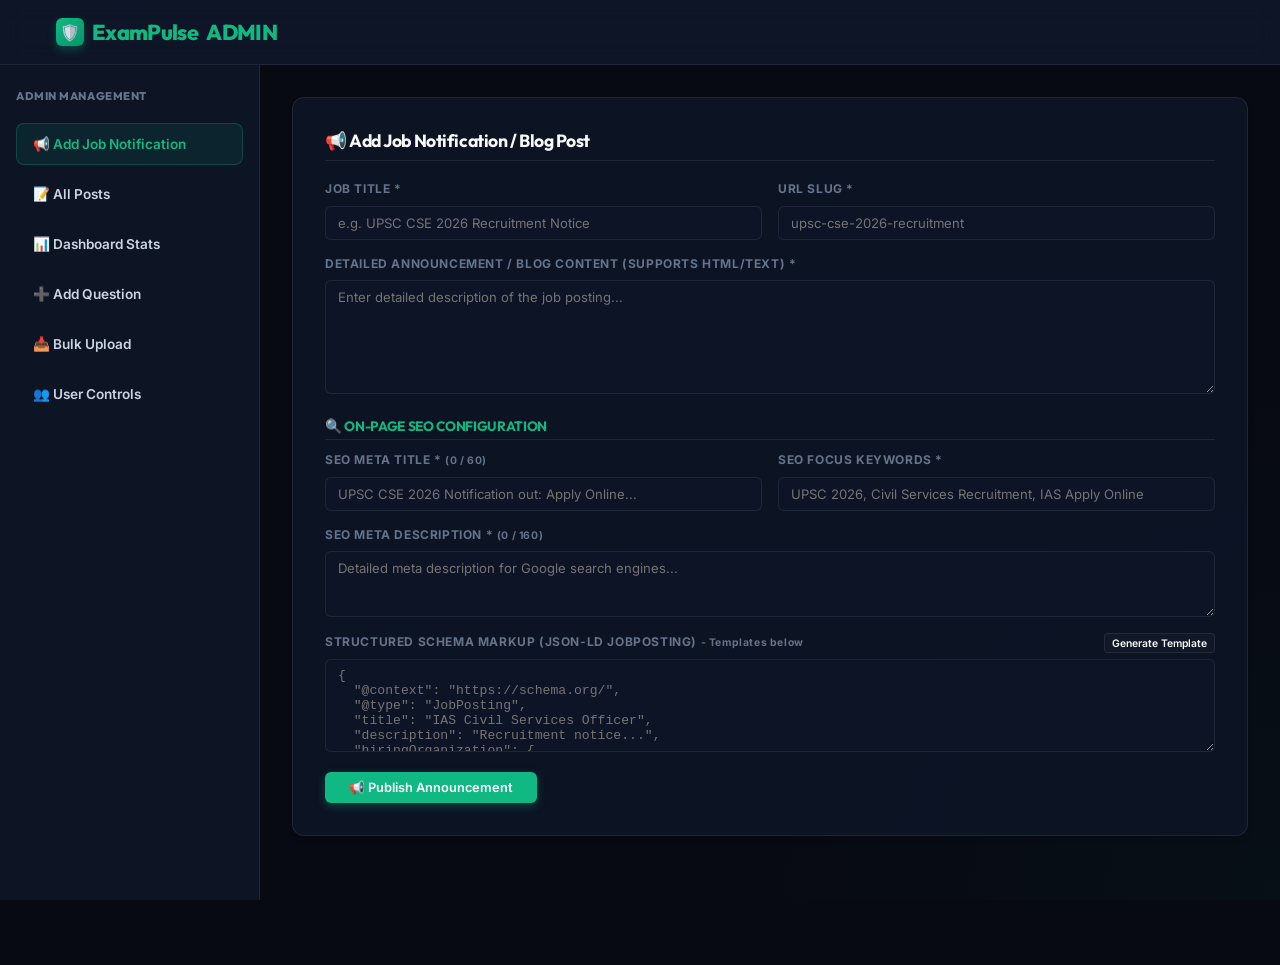
==== commit ac8b60c0: "Add files via upload" ====
--- a/admin.html
+++ b/admin.html
@@ -4,7 +4,7 @@
   <meta charset="UTF-8">
   <meta name="viewport" content="width=device-width, initial-scale=1.0">
   <title>ExamPulse AI | Administrative Control Center</title>
-  <link rel="stylesheet" href="styles.css">
+  <link rel="stylesheet" href="css/styles.css">
   <style>
     /* Admin Specific Styling Tokens (Premium Green Accent) */
     :root {
@@ -62,17 +62,29 @@
           ExamPulse <span class="logo-tag" style="color: var(--brand-primary);">ADMIN</span>
         </a>
         <div class="header-actions">
-          <a href="index.html" class="btn btn-secondary btn-sm" style="font-size: 0.75rem;">➔ Back to Student Portal</a>
+          <button class="hamburger-menu-btn" id="admin-hamburger-btn">☰</button>
         </div>
       </div>
     </header>
+
+    <!-- --- MOBILE DROPDOWN HAMBURGER MENU OVERLAY --- -->
+    <div class="mobile-nav-overlay" id="admin-mobile-nav-overlay">
+      <div class="mobile-nav-link active" data-sub="notifications">📢 Add Notification</div>
+      <div class="mobile-nav-link" data-sub="posts">📝 All Posts</div>
+      <div class="mobile-nav-link" data-sub="stats">📊 Dashboard Stats</div>
+      <div class="mobile-nav-link" data-sub="create">➕ Add Question</div>
+      <div class="mobile-nav-link" data-sub="bulk">📥 Bulk Upload</div>
+      <div class="mobile-nav-link" data-sub="users">👥 User Controls</div>
+    </div>
 
     <main class="main-content">
       <div class="admin-layout-grid">
         <!-- Sidebar Navigation -->
         <div class="admin-sidebar">
           <h4 class="sidebar-title">Admin Management</h4>
-          <button class="admin-side-btn active" data-sub="stats">📊 Dashboard Stats</button>
+          <button class="admin-side-btn active" data-sub="notifications">📢 Add Job Notification</button>
+          <button class="admin-side-btn" data-sub="posts">📝 All Posts</button>
+          <button class="admin-side-btn" data-sub="stats">📊 Dashboard Stats</button>
           <button class="admin-side-btn" data-sub="create">➕ Add Question</button>
           <button class="admin-side-btn" data-sub="bulk">📥 Bulk Upload</button>
           <button class="admin-side-btn" data-sub="users">👥 User Controls</button>
@@ -82,7 +94,7 @@
         <div class="admin-content-viewport">
           
           <!-- View 1: Stats & Overview -->
-          <div class="admin-sub-view active" id="admin-sub-stats">
+          <div class="admin-sub-view" id="admin-sub-stats">
             <div class="admin-stats-grid">
               <div class="admin-stat-card">
                 <h5>Active Concurrent Users</h5>
@@ -260,199 +272,116 @@
             </div>
           </div>
 
+          <!-- View 5: Job Notifications Blog Management -->
+          <div class="admin-sub-view active" id="admin-sub-notifications">
+            <div class="admin-card-container">
+              <h3 style="margin-bottom: 1.25rem; font-size: 1.1rem; border-bottom: 1px solid var(--border-color); padding-bottom: 0.5rem;">📢 Add Job Notification / Blog Post</h3>
+              <form id="admin-add-notification-form">
+                <div class="admin-form-row-grid">
+                  <div class="admin-form-group">
+                    <label>Job Title *</label>
+                    <input type="text" id="notif-title" name="title" placeholder="e.g. UPSC CSE 2026 Recruitment Notice" required>
+                  </div>
+                  <div class="admin-form-group">
+                    <label>URL Slug *</label>
+                    <input type="text" id="notif-slug" name="slug" placeholder="upsc-cse-2026-recruitment" required>
+                  </div>
+                </div>
+
+                <div class="admin-form-group" style="margin: 1rem 0;">
+                  <label>Detailed Announcement / Blog Content (supports HTML/Text) *</label>
+                  <textarea id="notif-content" name="content" rows="6" placeholder="Enter detailed description of the job posting..." required></textarea>
+                </div>
+
+                <h4 style="font-size: 0.85rem; color: var(--brand-primary); margin: 1.5rem 0 0.75rem 0; border-bottom: 1px solid var(--border-color); padding-bottom: 0.25rem; text-transform: uppercase; font-weight:700;">🔍 On-Page SEO Configuration</h4>
+                
+                <div class="admin-form-row-grid">
+                  <div class="admin-form-group">
+                    <label>SEO Meta Title * <span id="meta-title-counter" style="color: var(--text-muted); font-size: 0.65rem;">(0 / 60)</span></label>
+                    <input type="text" id="notif-meta-title" name="meta_title" placeholder="UPSC CSE 2026 Notification out: Apply Online..." required>
+                  </div>
+                  <div class="admin-form-group">
+                    <label>SEO Focus Keywords *</label>
+                    <input type="text" name="meta_keywords" placeholder="UPSC 2026, Civil Services Recruitment, IAS Apply Online" required>
+                  </div>
+                </div>
+
+                <div class="admin-form-group" style="margin: 1rem 0;">
+                  <label>SEO Meta Description * <span id="meta-desc-counter" style="color: var(--text-muted); font-size: 0.65rem;">(0 / 160)</span></label>
+                  <textarea id="notif-meta-desc" name="meta_description" rows="3" placeholder="Detailed meta description for Google search engines..." required></textarea>
+                </div>
+
+                <div class="admin-form-group" style="margin-bottom: 1.25rem;">
+                  <div style="display: flex; justify-content: space-between; align-items: center;">
+                    <label>Structured Schema Markup (JSON-LD JobPosting) <span style="font-size: 0.65rem; color: var(--text-muted); text-transform: none;">- Templates below</span></label>
+                    <button type="button" class="btn btn-secondary btn-sm" id="btn-generate-schema-template" style="padding: 0.15rem 0.45rem; font-size: 0.65rem;">Generate Template</button>
+                  </div>
+                  <textarea id="notif-schema" name="schema_markup" rows="5" class="bulk-textarea" style="color: #6366f1 !important;" placeholder='{
+  "@context": "https://schema.org/",
+  "@type": "JobPosting",
+  "title": "IAS Civil Services Officer",
+  "description": "Recruitment notice...",
+  "hiringOrganization": {
+    "@type": "Organization",
+    "name": "Union Public Service Commission"
+  }
+}'></textarea>
+                </div>
+
+                <button type="submit" class="btn btn-primary" style="font-size: 0.8rem; padding: 0.5rem 1.5rem;">📢 Publish Announcement</button>
+              </form>
+            </div>
+          </div>
+
+          <!-- View 6: Manage Published Job Posts -->
+          <div class="admin-sub-view" id="admin-sub-posts">
+            <div class="admin-card-container">
+              <h3 style="margin-bottom: 1.25rem; font-size: 1.1rem; border-bottom: 1px solid var(--border-color); padding-bottom: 0.5rem;">Manage Published Job Posts</h3>
+              <div class="admin-table-wrapper">
+                <table class="admin-table" style="font-size: 0.8rem;">
+                  <thead>
+                    <tr>
+                      <th>Title</th>
+                      <th>Slug URL</th>
+                      <th>Created At</th>
+                      <th>Actions</th>
+                    </tr>
+                  </thead>
+                  <tbody id="admin-notifications-table-body">
+                    <!-- Loaded dynamically -->
+                  </tbody>
+                </table>
+              </div>
+            </div>
+          </div>
+
         </div>
       </div>
     </main>
+
+    <!-- Persistent Bottom Navigation Bar (Mobile Viewports <= 960px) -->
+    <nav class="mobile-bottom-nav admin-bottom-nav">
+      <div class="mobile-bottom-nav-item" data-sub="users">
+        <span class="nav-item-icon">👥</span>
+        <span class="nav-item-label">Users</span>
+      </div>
+      <div class="mobile-bottom-nav-item active" data-sub="notifications">
+        <span class="nav-item-icon">📢</span>
+        <span class="nav-item-label">Add Notif</span>
+      </div>
+      <div class="mobile-bottom-nav-item" data-sub="posts">
+        <span class="nav-item-icon">📝</span>
+        <span class="nav-item-label">All Posts</span>
+      </div>
+    </nav>
 
     <footer style="background: #04070e; border-top: 1px solid var(--border-color); padding: 1.5rem 0; text-align: center; font-size: 0.75rem; color: var(--text-muted);">
       &copy; 2026 ExamPulse AI. Administrative Portal (admin.exampulse.ai). Secure Sandboxed Session database.
     </footer>
   </div>
 
-  <script src="questions.js"></script>
-  <script src="engines.js"></script>
-  <script>
-    document.addEventListener('DOMContentLoaded', () => {
-      // Initialize Engine state
-      window.ExamPulse.init();
-      const Engine = window.ExamPulse;
-
-      const els = {
-        adminSideBtns: document.querySelectorAll('.admin-sidebar .admin-side-btn'),
-        adminSubViews: document.querySelectorAll('.admin-sub-view'),
-        adminStatConcurrent: document.getElementById('admin-stat-concurrent'),
-        adminStatPractices: document.getElementById('admin-stat-practices'),
-        adminStatQuestionsCount: document.getElementById('admin-stat-questions'),
-        adminCategoryPopularity: document.getElementById('admin-category-popularity-bars'),
-        adminAddForm: document.getElementById('admin-add-question-form'),
-        adminBulkInput: document.getElementById('admin-bulk-input'),
-        adminBulkBtn: document.getElementById('admin-bulk-submit-btn'),
-        adminUsersTable: document.getElementById('admin-users-table-body')
-      };
-
-      let activeAdminSubView = 'stats';
-
-
-
-      // Navigation routing
-      els.adminSideBtns.forEach(btn => {
-        btn.addEventListener('click', () => {
-          els.adminSideBtns.forEach(b => b.classList.remove('active'));
-          btn.classList.add('active');
-          activeAdminSubView = btn.dataset.sub;
-          updateAdminDashboard();
-        });
-      });
-
-      function updateAdminSubRouting() {
-        els.adminSubViews.forEach(view => {
-          view.classList.remove('active');
-          if (view.id === `admin-sub-${activeAdminSubView}`) {
-            view.classList.add('active');
-          }
-        });
-      }
-
-      function updateAdminDashboard() {
-        updateAdminSubRouting();
-        
-        const adm = Engine.getAdminStats();
-        
-        els.adminStatConcurrent.textContent = adm.activeUsers.toLocaleString();
-        els.adminStatPractices.textContent = adm.totalAnsweredGlobal.toLocaleString();
-        
-        const db = [...window.ExamPulseData.questions, ...Engine.state.customQuestions];
-        els.adminStatQuestionsCount.textContent = db.length;
-
-        // Categories graph list
-        els.adminCategoryPopularity.innerHTML = '';
-        Object.entries(adm.categoryPopularity).forEach(([cat, val]) => {
-          const maxVal = Math.max(...Object.values(adm.categoryPopularity));
-          const pct = maxVal > 0 ? Math.round((val / maxVal) * 100) : 0;
-          
-          const item = document.createElement('div');
-          item.className = 'cat-bar-item';
-          item.style.marginBottom = '0.85rem';
-          item.innerHTML = `
-            <div class="cat-bar-meta" style="font-size: 0.75rem;">
-              <span><strong>${cat}</strong></span>
-              <span class="cat-counts" style="color: var(--text-muted);">${val} Questions Seeded</span>
-            </div>
-            <div class="cat-progress-track" style="height: 0.4rem;">
-              <div class="cat-progress-fill" style="width: ${pct}%; background: linear-gradient(90deg, var(--brand-primary), #6366f1);"></div>
-            </div>
-          `;
-          els.adminCategoryPopularity.appendChild(item);
-        });
-
-        // Users lists rendering
-        els.adminUsersTable.innerHTML = '';
-        
-        // Dynamic Live signed-in Student
-        if (Engine.state.user) {
-          const actualUser = Engine.state.user;
-          const isSuspended = actualUser.suspended === true;
-          const row = document.createElement('tr');
-          row.style.background = 'rgba(16, 185, 129, 0.06)';
-          row.innerHTML = `
-            <td><strong>${actualUser.username} <span style="color: var(--brand-primary); font-size: 0.7rem;">(You)</span></strong></td>
-            <td><span class="badge badge-easy" style="background: rgba(16,185,129,0.05); color: var(--brand-primary); border-color: rgba(16,185,129,0.25);">Practice Mode</span></td>
-            <td style="color: var(--text-secondary);">Active Session Student</td>
-            <td><span class="badge ${isSuspended ? 'badge-hard' : 'badge-easy'}" id="current-user-status">${isSuspended ? 'Suspended' : 'Active'}</span></td>
-            <td>
-              <button class="btn btn-secondary btn-sm" id="btn-current-user-suspend" style="padding: 0.2rem 0.4rem; font-size: 0.75rem; background: var(--bg-input); color: ${isSuspended ? 'var(--brand-success)' : ''};">
-                ${isSuspended ? 'Reactivate' : 'Suspend'}
-              </button>
-            </td>
-          `;
-
-          const suspendBtn = row.querySelector('#btn-current-user-suspend');
-          const statusBadge = row.querySelector('#current-user-status');
-          suspendBtn.addEventListener('click', () => {
-            const currentlySuspended = Engine.state.user.suspended === true;
-            const targetStatus = !currentlySuspended;
-            
-            Engine.toggleUserSuspension(targetStatus);
-
-            if (targetStatus) {
-              suspendBtn.textContent = 'Reactivate';
-              suspendBtn.style.color = 'var(--brand-success)';
-              statusBadge.textContent = 'Suspended';
-              statusBadge.className = 'badge badge-hard';
-            } else {
-              suspendBtn.textContent = 'Suspend';
-              suspendBtn.style.color = '';
-              statusBadge.textContent = 'Active';
-              statusBadge.className = 'badge badge-easy';
-            }
-          });
-          els.adminUsersTable.appendChild(row);
-        }
-
-        // Simulated Virtual candidates
-        Engine.virtualUsers.forEach((vu, idx) => {
-          const row = document.createElement('tr');
-          row.innerHTML = `
-            <td><strong>${vu.name}</strong></td>
-            <td><span class="badge badge-easy" style="background: rgba(255,255,255,0.03); color: var(--text-secondary);">${vu.category}</span></td>
-            <td style="color: var(--text-muted);">Simulated Candidate</td>
-            <td><span class="badge badge-easy" id="user-status-${idx}">Active</span></td>
-            <td>
-              <button class="btn btn-secondary btn-sm" id="btn-user-suspend-${idx}" style="padding: 0.2rem 0.4rem; font-size: 0.75rem; background: var(--bg-input);">Suspend</button>
-            </td>
-          `;
-
-          const suspendBtn = row.querySelector(`#btn-user-suspend-${idx}`);
-          const statusBadge = row.querySelector(`#user-status-${idx}`);
-          suspendBtn.addEventListener('click', () => {
-            if (suspendBtn.textContent === 'Suspend') {
-              suspendBtn.textContent = 'Reactivate';
-              suspendBtn.style.color = 'var(--brand-success)';
-              statusBadge.textContent = 'Suspended';
-              statusBadge.className = 'badge badge-hard';
-            } else {
-              suspendBtn.textContent = 'Suspend';
-              suspendBtn.style.color = '';
-              statusBadge.textContent = 'Active';
-              statusBadge.className = 'badge badge-easy';
-            }
-          });
-
-          els.adminUsersTable.appendChild(row);
-        });
-      }
-
-      // Add verified question form submit
-      els.adminAddForm.addEventListener('submit', (e) => {
-        e.preventDefault();
-        const fd = new FormData(els.adminAddForm);
-        const qData = {};
-        fd.forEach((val, key) => { qData[key] = val; });
-
-        Engine.addNewQuestion(qData);
-        alert('Question added successfully to shared memory bank!');
-        els.adminAddForm.reset();
-      });
-
-      // Bulk Upload parse & submit
-      els.adminBulkBtn.addEventListener('click', () => {
-        const text = els.adminBulkInput.value.trim();
-        if (text) {
-          const res = Engine.bulkUploadQuestions(text);
-          if (res.success) {
-            alert(`Parsed successfully. Loaded ${res.count} custom questions to the shared database!`);
-            els.adminBulkInput.value = '';
-            activeAdminSubView = 'stats';
-            updateAdminDashboard();
-          } else {
-            alert(`Failed parsing: ${res.error}`);
-          }
-        }
-      });
-
-      // Init dashboard load
-      updateAdminDashboard();
-    });
-  </script>
+  <script src="js/questions.js"></script>
+  <script src="js/engines.js"></script>
+  <script src="js/admin-app.js"></script>
 </body>
 </html>
--- a/css/styles.css
+++ b/css/styles.css
@@ -0,0 +1,1914 @@
+/* ==========================================================================
+   ExamPulse AI - Design System & Stylesheet (Hamburger, Compact Mobile)
+   ========================================================================== */
+
+@import url('https://fonts.googleapis.com/css2?family=Inter:wght@300;400;500;600;700&family=Outfit:wght@400;500;600;700;800&display=swap');
+
+:root {
+  /* Fonts */
+  --font-sans: 'Inter', -apple-system, BlinkMacSystemFont, "Segoe UI", Roboto, sans-serif;
+  --font-heading: 'Outfit', var(--font-sans);
+
+  /* Shared Brand Colors (Primary Swapped to Emerald Green) */
+  --brand-primary: #10b981;
+  --brand-primary-rgb: 16, 185, 129;
+  --brand-success: #10b981;
+  --brand-success-rgb: 16, 185, 129;
+  --brand-warning: #f59e0b;
+  --brand-warning-rgb: 245, 158, 11;
+  --brand-danger: #ef4444;
+  --brand-danger-rgb: 239, 68, 68;
+
+  /* Theme Defaults (Dark Mode) */
+  --bg-app: #070a13;
+  --bg-card: rgba(15, 23, 42, 0.75);
+  --bg-card-hover: rgba(30, 41, 59, 0.85);
+  --bg-header: rgba(15, 23, 42, 0.9);
+  --bg-input: #1e293b;
+  --bg-accent: #111827;
+
+  --text-primary: #f8fafc;
+  --text-secondary: #cbd5e1;
+  --text-muted: #64748b;
+  --border-color: rgba(255, 255, 255, 0.08);
+  --border-focus: rgba(16, 185, 129, 0.4);
+
+  --shadow-sm: 0 1px 2px 0 rgba(0, 0, 0, 0.05);
+  --shadow-md: 0 4px 6px -1px rgba(0, 0, 0, 0.15), 0 2px 4px -1px rgba(0, 0, 0, 0.08);
+  --shadow-lg: 0 10px 20px -3px rgba(0, 0, 0, 0.4), 0 4px 6px -2px rgba(0, 0, 0, 0.2);
+  --shadow-glow: 0 0 20px rgba(16, 185, 129, 0.2);
+  --glass-blur: blur(12px);
+}
+
+/* --- Light Mode Overrides --- */
+:root[data-theme="light"] {
+  --bg-app: #f1f5f9;
+  --bg-card: rgba(255, 255, 255, 0.88);
+  --bg-card-hover: rgba(248, 250, 252, 0.98);
+  --bg-header: rgba(255, 255, 255, 0.95);
+  --bg-input: #e2e8f0;
+  --bg-accent: #f8fafc;
+
+  --text-primary: #0f172a;
+  --text-secondary: #334155;
+  --text-muted: #64748b;
+  --border-color: rgba(15, 23, 42, 0.08);
+  --border-focus: rgba(16, 185, 129, 0.35);
+
+  --shadow-sm: 0 1px 2px 0 rgba(15, 23, 42, 0.04);
+  --shadow-md: 0 4px 6px -1px rgba(15, 23, 42, 0.04), 0 2px 4px -1px rgba(15, 23, 42, 0.02);
+  --shadow-lg: 0 10px 15px -3px rgba(15, 23, 42, 0.06), 0 4px 6px -2px rgba(15, 23, 42, 0.03);
+  --shadow-glow: 0 0 20px rgba(16, 185, 129, 0.1);
+}
+
+/* --- Reset & Base --- */
+* {
+  margin: 0;
+  padding: 0;
+  box-sizing: border-box;
+}
+
+html, body {
+  width: 100%;
+  height: 100%;
+  font-family: var(--font-sans);
+  background-color: var(--bg-app);
+  color: var(--text-primary);
+  scroll-behavior: smooth;
+  overflow-x: hidden;
+  transition: background-color 0.3s ease, color 0.3s ease;
+}
+
+h1, h2, h3, h4, h5, h6 {
+  font-family: var(--font-heading);
+  font-weight: 700;
+  letter-spacing: -0.025em;
+  line-height: 1.25;
+}
+
+a {
+  text-decoration: none;
+  color: inherit;
+}
+
+button, input, select, textarea {
+  font-family: inherit;
+  font-size: inherit;
+  color: inherit;
+  background: none;
+  border: none;
+  outline: none;
+}
+
+/* --- Custom Scrollbar --- */
+::-webkit-scrollbar {
+  width: 5px;
+  height: 5px;
+}
+::-webkit-scrollbar-track {
+  background: transparent;
+}
+::-webkit-scrollbar-thumb {
+  background: var(--border-color);
+  border-radius: 4px;
+}
+::-webkit-scrollbar-thumb:hover {
+  background: var(--text-muted);
+}
+
+/* --- Layout --- */
+.app-container {
+  display: flex;
+  flex-direction: column;
+  min-height: 100vh;
+}
+
+.main-content {
+  flex: 1 1 auto;
+}
+
+.container {
+  width: 100%;
+  max-width: 1200px;
+  margin: 0 auto;
+  padding: 0 1rem;
+}
+
+/* --- Header & Navigation --- */
+header {
+  position: sticky;
+  top: 0;
+  z-index: 100;
+  background: var(--bg-header);
+  backdrop-filter: var(--glass-blur);
+  -webkit-backdrop-filter: var(--glass-blur);
+  border-bottom: 1px solid var(--border-color);
+}
+
+.header-inner {
+  display: flex;
+  justify-content: space-between;
+  align-items: center;
+  height: 4rem;
+}
+
+.logo {
+  display: flex;
+  align-items: center;
+  gap: 0.5rem;
+  font-family: var(--font-heading);
+  font-size: 1.35rem;
+  font-weight: 800;
+  color: var(--brand-primary);
+  letter-spacing: -0.03em;
+}
+
+.logo-icon {
+  width: 1.75rem;
+  height: 1.75rem;
+  background: linear-gradient(135deg, var(--brand-primary), #34d399);
+  border-radius: 0.375rem;
+  display: flex;
+  align-items: center;
+  justify-content: center;
+  color: #fff;
+  font-weight: 900;
+  font-size: 1rem;
+  box-shadow: 0 3px 8px rgba(16, 185, 129, 0.3);
+}
+
+.logo-tag {
+  color: var(--text-primary);
+}
+
+.nav-links {
+  display: flex;
+  gap: 0.75rem;
+  align-items: center;
+}
+
+.nav-link {
+  font-size: 0.85rem;
+  font-weight: 600;
+  color: var(--text-secondary);
+  padding: 0.4rem 0.65rem;
+  border-radius: 0.375rem;
+  transition: all 0.2s ease;
+  cursor: pointer;
+}
+
+.nav-link:hover {
+  color: var(--text-primary);
+  background: var(--border-color);
+}
+
+.nav-link.active {
+  color: #fff;
+  background: var(--brand-primary);
+}
+
+.header-actions {
+  display: flex;
+  align-items: center;
+  gap: 0.5rem;
+}
+
+/* User Status Widget */
+.user-status-widget {
+  display: flex;
+  align-items: center;
+  gap: 0.5rem;
+  background: var(--bg-accent);
+  padding: 0.25rem 0.65rem;
+  border-radius: 9999px;
+  border: 1px solid var(--border-color);
+  font-size: 0.8rem;
+  font-weight: 600;
+}
+
+/* --- Theme Toggle --- */
+.theme-toggle {
+  background: var(--bg-accent);
+  border: 1px solid var(--border-color);
+  padding: 0.4rem;
+  border-radius: 50%;
+  cursor: pointer;
+  display: flex;
+  align-items: center;
+  justify-content: center;
+  width: 2rem;
+  height: 2rem;
+  transition: all 0.2s ease;
+}
+
+/* --- Mobile Hamburger Button --- */
+.hamburger-menu-btn {
+  display: none;
+  font-size: 1.5rem;
+  background: none;
+  border: none;
+  color: var(--text-primary);
+  cursor: pointer;
+  padding: 0.5rem;
+  transition: transform 0.2s ease;
+}
+
+/* Hamburger Dropdown Overlay */
+.mobile-nav-overlay {
+  display: none;
+  position: absolute;
+  top: 4rem;
+  left: 0;
+  width: 100%;
+  background: var(--bg-header);
+  backdrop-filter: var(--glass-blur);
+  -webkit-backdrop-filter: var(--glass-blur);
+  border-bottom: 1px solid var(--border-color);
+  z-index: 99;
+  flex-direction: column;
+  padding: 1rem 0;
+  box-shadow: var(--shadow-lg);
+  animation: slideDown 0.25s ease forwards;
+}
+
+.mobile-nav-overlay.active {
+  display: flex;
+}
+
+.mobile-nav-link {
+  font-size: 0.95rem;
+  font-weight: 600;
+  color: var(--text-secondary);
+  padding: 0.75rem 2rem;
+  transition: all 0.2s ease;
+  cursor: pointer;
+}
+
+.mobile-nav-link:hover, .mobile-nav-link.active {
+  color: var(--brand-primary);
+  background: rgba(16, 185, 129, 0.05);
+}
+
+.mobile-profile-section {
+  border-top: 1px solid var(--border-color);
+  margin-top: 0.75rem;
+  padding: 0.75rem 2rem 0 2rem;
+  display: flex;
+  justify-content: space-between;
+  align-items: center;
+  font-size: 0.85rem;
+}
+
+/* --- Buttons --- */
+.btn {
+  display: inline-flex;
+  align-items: center;
+  justify-content: center;
+  gap: 0.35rem;
+  padding: 0.6rem 1.2rem;
+  border-radius: 0.375rem;
+  font-weight: 600;
+  cursor: pointer;
+  transition: all 0.2s ease;
+  font-size: 0.9rem;
+}
+
+.btn-primary {
+  background: var(--brand-primary);
+  color: #fff;
+  box-shadow: 0 3px 10px rgba(16, 185, 129, 0.3);
+}
+
+.btn-primary:hover {
+  background: #059669;
+  transform: translateY(-1px);
+}
+
+.btn-secondary {
+  background: var(--bg-accent);
+  border: 1px solid var(--border-color);
+  color: var(--text-primary);
+}
+
+.btn-secondary:hover {
+  background: var(--border-color);
+}
+
+.btn-sm {
+  padding: 0.35rem 0.75rem;
+  font-size: 0.8rem;
+  border-radius: 0.25rem;
+}
+
+.badge {
+  display: inline-flex;
+  align-items: center;
+  padding: 0.2rem 0.5rem;
+  border-radius: 9999px;
+  font-size: 0.7rem;
+  font-weight: 700;
+  text-transform: uppercase;
+}
+
+.badge-easy { background: rgba(16, 185, 129, 0.12); color: #34d399; border: 1px solid rgba(16, 185, 129, 0.2); }
+.badge-medium { background: rgba(245, 158, 11, 0.12); color: #fbbf24; border: 1px solid rgba(245, 158, 11, 0.2); }
+.badge-hard { background: rgba(239, 68, 68, 0.12); color: #f87171; border: 1px solid rgba(239, 68, 68, 0.2); }
+
+/* --- SPA Views --- */
+.view-section {
+  display: none;
+  animation: fadeIn 0.3s ease forwards;
+}
+
+.view-section.active {
+  display: block;
+}
+
+/* --- AUTH GATED MODAL WITH TABS --- */
+.modal-overlay {
+  position: fixed;
+  top: 0;
+  left: 0;
+  width: 100%;
+  height: 100%;
+  background: rgba(4, 7, 13, 0.85);
+  backdrop-filter: blur(10px);
+  -webkit-backdrop-filter: blur(10px);
+  display: none;
+  justify-content: center;
+  align-items: center;
+  z-index: 1000;
+  padding: 1rem;
+}
+
+.modal-overlay.active {
+  display: flex !important;
+  animation: fadeIn 0.25s ease forwards;
+}
+
+.auth-modal {
+  background: var(--bg-card);
+  border: 1px solid var(--border-color);
+  border-radius: 1rem;
+  box-shadow: var(--shadow-lg), var(--shadow-glow);
+  width: 100%;
+  max-width: 400px;
+  padding: 2rem !important;
+  position: relative;
+  animation: modalSlide 0.35s cubic-bezier(0.34, 1.56, 0.64, 1) forwards;
+}
+
+.auth-modal.shake {
+  animation: shake 0.4s ease !important;
+}
+
+.auth-tabs-header {
+  display: flex;
+  border-bottom: 1px solid var(--border-color);
+  margin-bottom: 1.5rem;
+}
+
+.auth-tab-btn {
+  flex: 1;
+  text-align: center;
+  padding: 0.5rem 0;
+  font-weight: 700;
+  font-size: 0.85rem;
+  color: var(--text-muted);
+  cursor: pointer;
+  border-bottom: 2px solid transparent;
+  transition: all 0.2s ease;
+}
+
+.auth-tab-btn.active {
+  color: var(--brand-primary);
+  border-bottom-color: var(--brand-primary);
+}
+
+.auth-form-sub-panel {
+  display: none;
+}
+
+.auth-form-sub-panel.active {
+  display: block;
+}
+
+.auth-form-group {
+  display: flex;
+  flex-direction: column;
+  gap: 0.35rem;
+  text-align: left;
+}
+
+.auth-form-group input {
+  width: 100%;
+  background: var(--bg-input) !important;
+  border: 1px solid var(--border-color) !important;
+  border-radius: 0.375rem;
+  color: var(--text-primary) !important;
+  transition: all 0.2s ease;
+}
+
+.auth-form-group input:focus {
+  border-color: var(--brand-primary) !important;
+  box-shadow: 0 0 10px rgba(16, 185, 129, 0.25) !important;
+}
+
+/* ==========================================
+   2. MOBILE-FRIENDLY PRACTICE VIEW
+   ========================================== */
+.practice-layout {
+  display: grid;
+  grid-template-columns: 240px 1fr;
+  min-height: calc(100vh - 4rem);
+}
+
+/* Category Sidebar */
+.category-sidebar {
+  background: var(--bg-card);
+  border-right: 1px solid var(--border-color);
+  padding: 1.25rem;
+}
+
+.sidebar-title {
+  font-size: 0.7rem;
+  font-weight: 800;
+  text-transform: uppercase;
+  color: var(--text-muted);
+  letter-spacing: 0.05em;
+  margin-bottom: 0.75rem;
+}
+
+.category-list {
+  display: flex;
+  flex-direction: column;
+  gap: 0.35rem;
+}
+
+.category-item-btn {
+  width: 100%;
+  display: flex;
+  align-items: center;
+  justify-content: space-between;
+  padding: 0.75rem 0.85rem;
+  border-radius: 0.5rem;
+  font-weight: 600;
+  cursor: pointer;
+  font-size: 0.9rem;
+  text-align: left;
+}
+
+.category-item-btn:hover {
+  background: var(--border-color);
+}
+
+.category-item-btn.active {
+  background: rgba(16, 185, 129, 0.08);
+  border: 1px solid rgba(16, 185, 129, 0.2);
+  color: var(--brand-primary);
+}
+
+/* Mobile Category Slider */
+.mobile-category-slider {
+  display: none;
+  width: 100%;
+  overflow-x: auto;
+  white-space: nowrap;
+  background: var(--bg-card);
+  border-bottom: 1px solid var(--border-color);
+  padding: 0.6rem 0.75rem;
+  -webkit-overflow-scrolling: touch;
+}
+
+.mobile-slider-btn {
+  display: inline-flex;
+  align-items: center;
+  padding: 0.45rem 0.85rem;
+  border-radius: 9999px;
+  background: var(--bg-accent);
+  border: 1px solid var(--border-color);
+  font-size: 0.8rem;
+  font-weight: 600;
+  margin-right: 0.5rem;
+  cursor: pointer;
+}
+
+.mobile-slider-btn.active {
+  background: var(--brand-primary);
+  color: #fff;
+  border-color: var(--brand-primary);
+}
+
+/* Practice Viewport */
+.practice-viewport {
+  padding: 2rem 1.5rem;
+  background: radial-gradient(circle at bottom right, rgba(16, 185, 129, 0.04) 0%, transparent 40%);
+  display: flex;
+  flex-direction: column;
+  align-items: center;
+  width: 100%;
+}
+
+/* --- SPLIT DESKTOP PANEL CONTAINER --- */
+.practice-pane-container {
+  display: flex;
+  gap: 1.5rem;
+  width: 100%;
+  max-width: 1100px;
+  align-items: flex-start;
+  justify-content: center;
+}
+
+.question-column {
+  flex: 1;
+  min-width: 0;
+  width: 100%;
+  max-width: 580px;
+}
+
+.explanation-column {
+  flex: 1;
+  min-width: 0;
+  width: 100%;
+  max-width: 500px;
+  display: none;
+  position: sticky;
+  top: 5.5rem;
+}
+
+.explanation-column.active {
+  display: block;
+  animation: fadeIn 0.3s ease forwards;
+}
+
+/* Practice Card Box */
+.practice-card-box {
+  background: var(--bg-card);
+  border: 1px solid var(--border-color);
+  border-radius: 0.75rem;
+  padding: 2rem;
+  box-shadow: var(--shadow-md);
+  position: relative;
+  width: 100%;
+}
+
+.practice-card-box.shake { animation: shake 0.4s ease; }
+.practice-card-box.correct-pulse { border-color: var(--brand-success); box-shadow: 0 0 20px rgba(16, 185, 129, 0.15); }
+.practice-card-box.wrong-pulse { border-color: var(--brand-danger); box-shadow: 0 0 20px rgba(239, 68, 68, 0.15); }
+
+.card-question-header {
+  display: flex;
+  justify-content: space-between;
+  align-items: center;
+  margin-bottom: 1.25rem;
+  border-bottom: 1px solid var(--border-color);
+  padding-bottom: 0.75rem;
+}
+
+.q-source-info {
+  display: flex;
+  align-items: center;
+  gap: 0.5rem;
+  color: var(--brand-primary);
+  font-weight: 700;
+  font-size: 0.8rem;
+  font-family: var(--font-heading);
+}
+
+.q-action-icon-btn {
+  background: var(--bg-accent);
+  border: 1px solid var(--border-color);
+  width: 2rem;
+  height: 2rem;
+  border-radius: 50%;
+  display: flex;
+  align-items: center;
+  justify-content: center;
+  cursor: pointer;
+  font-size: 0.85rem;
+}
+
+.q-action-icon-btn.bookmarked {
+  color: var(--brand-warning);
+  background: rgba(245, 158, 11, 0.08);
+  border-color: rgba(245, 158, 11, 0.25);
+}
+
+.question-text-area {
+  font-size: 1.15rem;
+  font-weight: 600;
+  line-height: 1.45;
+  margin-bottom: 1.5rem;
+  color: var(--text-primary);
+}
+
+.options-layout-grid {
+  display: grid;
+  grid-template-columns: 1fr;
+  gap: 0.75rem;
+}
+
+.option-choice-btn {
+  width: 100%;
+  background: var(--bg-accent);
+  border: 1px solid var(--border-color);
+  padding: 0.85rem 1rem;
+  border-radius: 0.5rem;
+  display: flex;
+  align-items: center;
+  gap: 0.75rem;
+  cursor: pointer;
+  font-weight: 500;
+  text-align: left;
+  transition: transform 0.15s ease, border-color 0.15s ease;
+}
+
+.option-choice-btn:hover:not(.locked) {
+  background: var(--border-color);
+  transform: translateX(3px);
+  border-color: var(--brand-primary);
+}
+
+.option-prefix-bubble {
+  background: var(--bg-input);
+  color: var(--text-muted);
+  width: 1.6rem;
+  height: 1.6rem;
+  border-radius: 50%;
+  display: flex;
+  align-items: center;
+  justify-content: center;
+  font-weight: 700;
+  font-size: 0.75rem;
+  flex-shrink: 0;
+  border: 1px solid var(--border-color);
+}
+
+.option-choice-btn:hover:not(.locked) .option-prefix-bubble {
+  background: var(--brand-primary);
+  color: #fff;
+}
+
+/* Option Click States */
+.option-choice-btn.selected-correct {
+  background: rgba(16, 185, 129, 0.12);
+  border-color: var(--brand-success);
+  color: #34d399;
+}
+.option-choice-btn.selected-correct .option-prefix-bubble {
+  background: var(--brand-success);
+  color: #fff;
+  border-color: var(--brand-success);
+}
+
+.option-choice-btn.selected-wrong {
+  background: rgba(239, 68, 68, 0.12);
+  border-color: var(--brand-danger);
+  color: #f87171;
+}
+.option-choice-btn.selected-wrong .option-prefix-bubble {
+  background: var(--brand-danger);
+  color: #fff;
+  border-color: var(--brand-danger);
+}
+
+.option-choice-btn.should-have-been {
+  background: rgba(16, 185, 129, 0.06);
+  border-color: var(--brand-success);
+  border-style: dashed;
+}
+
+.option-choice-btn.disabled {
+  opacity: 0.55;
+  cursor: default;
+}
+
+/* CRITICAL: Strict Locked Style - Option must not be selected in any case once answered */
+.option-choice-btn.locked {
+  pointer-events: none !important;
+  transform: none !important;
+  cursor: default !important;
+}
+
+/* RAG Explanation Card */
+.explanation-panel-drawer {
+  background: var(--bg-card);
+  border: 1px solid var(--border-color);
+  border-radius: 0.75rem;
+  padding: 1.5rem;
+  box-shadow: var(--shadow-sm);
+  width: 100%;
+}
+
+.drawer-section-title {
+  font-size: 0.75rem;
+  font-weight: 800;
+  text-transform: uppercase;
+  color: var(--text-muted);
+  margin-bottom: 0.4rem;
+  letter-spacing: 0.05em;
+}
+
+.explanation-body-text {
+  font-size: 0.9rem;
+  line-height: 1.5;
+  color: var(--text-secondary);
+  margin-bottom: 1rem;
+}
+
+.solution-highlights-grid {
+  display: grid;
+  grid-template-columns: 1fr;
+  gap: 0.75rem;
+  border-top: 1px solid var(--border-color);
+  padding-top: 0.85rem;
+}
+
+.highlight-box {
+  background: var(--bg-accent);
+  border-radius: 0.375rem;
+  padding: 0.75rem;
+  border: 1px solid var(--border-color);
+}
+
+.highlight-box h5 {
+  font-size: 0.75rem;
+  color: var(--text-muted);
+  text-transform: uppercase;
+  margin-bottom: 0.2rem;
+}
+
+.highlight-box p {
+  font-size: 0.85rem;
+  font-weight: 600;
+  color: var(--text-primary);
+  line-height: 1.35;
+}
+
+.action-footer-practice {
+  display: flex;
+  justify-content: flex-end;
+  margin-top: 1.5rem;
+  width: 100%;
+  max-width: 580px;
+}
+
+/* --- ANALYTICS DASHBOARD VIEW --- */
+.analytics-dashboard-grid {
+  display: grid;
+  grid-template-columns: 280px 1fr;
+  gap: 1.5rem;
+  padding: 2rem 0;
+}
+
+.profile-card-sticky-aside {
+  background: var(--bg-card);
+  border: 1px solid var(--border-color);
+  border-radius: 0.75rem;
+  padding: 1.5rem;
+  align-self: start;
+  position: sticky;
+  top: 5rem;
+  display: flex;
+  flex-direction: column;
+  align-items: center;
+  text-align: center;
+}
+
+.profile-avatar-spark {
+  width: 4rem;
+  height: 4rem;
+  background: linear-gradient(135deg, var(--brand-primary), #34d399);
+  border-radius: 50%;
+  display: flex;
+  align-items: center;
+  justify-content: center;
+  color: #fff;
+  font-size: 2rem;
+  font-weight: 800;
+  margin-bottom: 1rem;
+}
+
+.profile-username {
+  font-size: 1.25rem;
+  font-weight: 700;
+}
+
+.aside-stats-stack {
+  width: 100%;
+  display: flex;
+  flex-direction: column;
+  gap: 0.85rem;
+  border-top: 1px solid var(--border-color);
+  padding-top: 1rem;
+  margin-top: 1rem;
+}
+
+.aside-stat-row {
+  display: flex;
+  justify-content: space-between;
+  font-size: 0.85rem;
+}
+
+.aside-stat-row .lbl { color: var(--text-muted); }
+.aside-stat-row .val { font-weight: 700; }
+
+.analytics-main-panel {
+  display: flex;
+  flex-direction: column;
+  gap: 1.5rem;
+}
+
+.analytics-top-bar {
+  display: flex;
+  justify-content: space-between;
+  align-items: center;
+  background: var(--bg-card);
+  border: 1px solid var(--border-color);
+  border-radius: 0.75rem;
+  padding: 1rem;
+}
+
+.analytics-filter-options {
+  display: flex;
+  gap: 0.25rem;
+  background: var(--bg-accent);
+  padding: 0.2rem;
+  border-radius: 0.375rem;
+  border: 1px solid var(--border-color);
+}
+
+.filter-btn {
+  padding: 0.35rem 0.65rem;
+  border-radius: 0.25rem;
+  font-size: 0.75rem;
+  font-weight: 600;
+  cursor: pointer;
+  color: var(--text-muted);
+}
+
+.filter-btn.active {
+  background: var(--bg-card);
+  color: var(--brand-primary);
+  border: 1px solid var(--border-color);
+}
+
+.charts-cards-row {
+  display: grid;
+  grid-template-columns: repeat(auto-fit, minmax(280px, 1fr));
+  gap: 1.25rem;
+}
+
+.analytics-card {
+  background: var(--bg-card);
+  border: 1px solid var(--border-color);
+  border-radius: 0.75rem;
+  padding: 1.25rem;
+}
+
+.analytics-card-header {
+  display: flex;
+  justify-content: space-between;
+  align-items: center;
+  margin-bottom: 1rem;
+}
+
+.analytics-card-header h4 {
+  font-size: 0.95rem;
+}
+
+.svg-chart-container {
+  width: 100%;
+  height: 180px;
+  display: flex;
+  align-items: center;
+  justify-content: center;
+}
+
+.category-bars-grid {
+  display: flex;
+  flex-direction: column;
+  gap: 1rem;
+  margin-top: 0.75rem;
+}
+
+.cat-bar-item {
+  display: flex;
+  flex-direction: column;
+  gap: 0.35rem;
+}
+
+.cat-bar-meta {
+  display: flex;
+  justify-content: space-between;
+  font-size: 0.8rem;
+  font-weight: 600;
+}
+
+.cat-progress-track {
+  width: 100%;
+  height: 0.5rem;
+  background: var(--bg-input);
+  border-radius: 9999px;
+  overflow: hidden;
+  border: 1px solid var(--border-color);
+}
+
+.cat-progress-fill {
+  height: 100%;
+  background: linear-gradient(90deg, var(--brand-primary), var(--brand-success));
+  border-radius: 9999px;
+  width: 0%;
+  transition: width 0.6s ease;
+}
+
+/* --- REVISIONS VIEW --- */
+.bookmarks-layout {
+  display: grid;
+  grid-template-columns: 1fr;
+  gap: 1.5rem;
+  padding: 2rem 0;
+}
+
+
+
+.bookmarks-list-area {
+  display: flex;
+  flex-direction: column;
+  gap: 1rem;
+}
+
+.bookmark-card-item {
+  background: var(--bg-card);
+  border: 1px solid var(--border-color);
+  border-radius: 0.75rem;
+  padding: 1.5rem;
+}
+
+.bookmark-card-meta {
+  display: flex;
+  justify-content: space-between;
+  align-items: center;
+  margin-bottom: 0.75rem;
+}
+
+.bookmark-card-question {
+  font-size: 1rem;
+  font-weight: 600;
+  margin-bottom: 1rem;
+  line-height: 1.45;
+}
+
+.bookmark-card-explanation {
+  background: var(--bg-accent);
+  border-radius: 0.375rem;
+  padding: 0.85rem;
+  border: 1px solid var(--border-color);
+  font-size: 0.85rem;
+  line-height: 1.5;
+  color: var(--text-secondary);
+}
+
+.empty-state-notice {
+  text-align: center;
+  padding: 3rem 1rem;
+  color: var(--text-muted);
+}
+
+.empty-state-notice h3 {
+  color: var(--text-secondary);
+  margin-bottom: 0.25rem;
+}
+
+/* --- CLOUD TELEMETRY --- */
+.telemetry-floating-tray {
+  position: fixed;
+  bottom: 0;
+  right: 1.5rem;
+  width: 380px;
+  background: #060913;
+  border: 1px solid var(--border-color);
+  border-bottom: none;
+  border-top-left-radius: 0.5rem;
+  border-top-right-radius: 0.5rem;
+  z-index: 999;
+  box-shadow: 0 -5px 15px rgba(0, 0, 0, 0.4);
+  transition: transform 0.2s ease;
+  transform: translateY(calc(100% - 2.5rem));
+}
+
+.telemetry-floating-tray.expanded {
+  transform: translateY(0);
+}
+
+.telemetry-header-bar {
+  height: 2.5rem;
+  padding: 0 0.85rem;
+  display: flex;
+  justify-content: space-between;
+  align-items: center;
+  cursor: pointer;
+  background: #090e1a;
+  border-top-left-radius: 0.5rem;
+  border-top-right-radius: 0.5rem;
+  border-bottom: 1px solid var(--border-color);
+}
+
+.telemetry-title-badge {
+  display: flex;
+  align-items: center;
+  gap: 0.4rem;
+  font-family: var(--font-heading);
+  font-size: 0.75rem;
+  font-weight: 800;
+  color: #a855f7;
+  text-transform: uppercase;
+}
+
+.telemetry-pulse-dot {
+  width: 0.45rem;
+  height: 0.45rem;
+  background: var(--brand-success);
+  border-radius: 50%;
+  animation: pulseGlow 1.2s infinite alternate;
+}
+
+.telemetry-toggle-indicator {
+  font-size: 0.75rem;
+  color: var(--text-muted);
+  font-weight: 800;
+}
+
+.telemetry-body-console {
+  height: 260px;
+  padding: 0.75rem;
+  display: flex;
+  flex-direction: column;
+  gap: 0.75rem;
+}
+
+.telemetry-telemetry-row {
+  display: flex;
+  justify-content: space-between;
+  background: rgba(255, 255, 255, 0.02);
+  border: 1px solid var(--border-color);
+  padding: 0.4rem 0.6rem;
+  border-radius: 0.25rem;
+  font-size: 0.7rem;
+  font-family: monospace;
+}
+
+.console-terminal-wrapper {
+  flex: 1;
+  background: #03050a;
+  border: 1px solid var(--border-color);
+  border-radius: 0.375rem;
+  padding: 0.6rem;
+  overflow-y: auto;
+  font-family: monospace;
+  font-size: 0.7rem;
+  line-height: 1.35;
+  color: #4ade80;
+  display: flex;
+  flex-direction: column;
+  gap: 0.35rem;
+}
+
+/* ==========================================
+   3. MOBILE RESPONSIVE AND PORTRAIT SCROLL-FLOW
+   ========================================== */
+@media (max-width: 960px) {
+  /* Hamburger and Header toggles */
+  .nav-links {
+    display: none !important; /* Hide wide header nav links on mobile */
+  }
+
+  .user-status-widget {
+    display: none !important; /* Hide desktop user status widget on mobile */
+  }
+
+  .hamburger-menu-btn {
+    display: block !important; /* Show Hamburger menu button in header */
+  }
+
+  .practice-layout {
+    grid-template-columns: 1fr;
+  }
+  
+  .category-sidebar {
+    display: none;
+  }
+
+  .mobile-category-slider {
+    display: block;
+  }
+
+  /* Compact padding spacing */
+  .practice-viewport {
+    padding: 0.5rem 0.25rem !important;
+  }
+
+  /* Point 1 splits stack vertically on mobile and support natural scrolling up/down */
+  .practice-pane-container {
+    flex-direction: column;
+    align-items: center;
+    gap: 0.75rem !important;
+    width: 100%;
+  }
+
+  .question-column {
+    max-width: 100%;
+  }
+
+  /* Allows normal screen vertical scrolling for question, explanation and next button stacked */
+  .explanation-column {
+    position: static !important;
+    max-width: 100%;
+    display: none;
+  }
+
+  .explanation-column.active {
+    display: block;
+  }
+
+  .analytics-dashboard-grid {
+    grid-template-columns: 1fr;
+  }
+  
+  .profile-card-sticky-aside {
+    position: static;
+    width: 100%;
+  }
+
+  .telemetry-floating-tray {
+    width: calc(100% - 1rem);
+    right: 0.5rem;
+  }
+}
+
+@media (max-width: 600px) {
+  /* High density mobile layout overrides with small letters */
+  .logo {
+    font-size: 1.15rem;
+  }
+  
+  .header-inner {
+    height: 3.25rem !important;
+  }
+
+  /* compact margins */
+  .practice-card-box {
+    padding: 0.85rem !important;
+    border-radius: 0.5rem !important;
+  }
+
+  .card-question-header {
+    margin-bottom: 0.5rem !important;
+    padding-bottom: 0.35rem !important;
+  }
+
+  .question-text-area {
+    line-height: 1.35 !important;
+    margin-bottom: 0.75rem !important;
+  }
+
+  .options-layout-grid {
+    gap: 0.45rem !important;
+  }
+
+  .option-choice-btn {
+    padding: 0.5rem 0.75rem !important;
+    border-radius: 0.375rem !important;
+  }
+
+  .option-prefix-bubble {
+    width: 1.35rem !important;
+    height: 1.35rem !important;
+    font-size: 0.7rem !important;
+  }
+
+  /* compact explanation card */
+  .explanation-panel-drawer {
+    padding: 0.85rem !important;
+    border-radius: 0.5rem !important;
+    margin-top: 0.5rem !important;
+  }
+
+  /* horizontal takeaways row */
+  .solution-highlights-grid {
+    grid-template-columns: repeat(3, 1fr) !important;
+    gap: 0.4rem !important;
+    padding-top: 0.5rem !important;
+  }
+
+  .highlight-box {
+    padding: 0.4rem !important;
+    text-align: center;
+  }
+
+  .highlight-box h5 {
+    font-size: 0.6rem !important;
+    letter-spacing: 0px !important;
+  }
+
+  .highlight-box p {
+    font-size: 0.72rem !important;
+    line-height: 1.2 !important;
+  }
+
+  .action-footer-practice {
+    margin-top: 0.5rem !important;
+    justify-content: center !important;
+  }
+
+  .action-footer-practice .btn {
+    padding: 0.5rem 2rem !important;
+    border-radius: 9999px !important;
+  }
+}
+
+/* ==========================================================================
+   4. PREMIUM ADMINISTRATIVE PORTAL STYLES
+   ========================================================================== */
+.admin-layout-grid {
+  display: grid;
+  grid-template-columns: 260px 1fr;
+  min-height: calc(100vh - 4rem);
+  background: var(--bg-app);
+}
+
+.admin-sidebar {
+  background: var(--bg-card);
+  border-right: 1px solid var(--border-color);
+  padding: 1.5rem 1rem;
+  display: flex;
+  flex-direction: column;
+  gap: 0.5rem;
+}
+
+.admin-side-btn {
+  width: 100%;
+  text-align: left;
+  padding: 0.75rem 1rem;
+  border-radius: 0.5rem;
+  font-size: 0.85rem;
+  font-weight: 600;
+  color: var(--text-secondary);
+  cursor: pointer;
+  transition: all 0.2s ease;
+  border: 1px solid transparent;
+}
+
+.admin-side-btn:hover {
+  background: var(--border-color);
+  color: var(--text-primary);
+}
+
+.admin-side-btn.active {
+  background: rgba(16, 185, 129, 0.08) !important;
+  border-color: rgba(16, 185, 129, 0.2) !important;
+  color: var(--brand-primary) !important;
+}
+
+.admin-content-viewport {
+  padding: 2rem;
+  overflow-y: auto;
+  background: radial-gradient(circle at bottom right, rgba(16, 185, 129, 0.03) 0%, transparent 40%);
+}
+
+.admin-sub-view {
+  display: none;
+  animation: fadeIn 0.3s ease forwards;
+}
+
+.admin-sub-view.active {
+  display: block;
+}
+
+.admin-stats-grid {
+  display: grid;
+  grid-template-columns: repeat(auto-fit, minmax(220px, 1fr));
+  gap: 1.25rem;
+  margin-bottom: 2rem;
+}
+
+.admin-stat-card {
+  background: var(--bg-card);
+  border: 1px solid var(--border-color);
+  border-left: 4px solid var(--brand-primary);
+  border-radius: 0.75rem;
+  padding: 1.5rem;
+  box-shadow: var(--shadow-md);
+  transition: transform 0.2s, box-shadow 0.2s;
+}
+
+.admin-stat-card:hover {
+  transform: translateY(-2px);
+  box-shadow: var(--shadow-lg), var(--shadow-glow);
+}
+
+.admin-stat-card h5 {
+  font-size: 0.7rem;
+  color: var(--text-muted);
+  text-transform: uppercase;
+  margin-bottom: 0.4rem;
+  letter-spacing: 0.05em;
+}
+
+.admin-stat-card h2 {
+  font-size: 1.75rem;
+  font-weight: 800;
+  color: var(--text-primary);
+}
+
+.admin-card-container {
+  background: var(--bg-card);
+  border: 1px solid var(--border-color);
+  border-radius: 0.75rem;
+  padding: 2rem;
+  box-shadow: var(--shadow-md);
+  margin-bottom: 1.5rem;
+}
+
+.admin-form-row-grid {
+  display: grid;
+  grid-template-columns: repeat(auto-fit, minmax(200px, 1fr));
+  gap: 1rem;
+}
+
+.admin-form-group {
+  display: flex;
+  flex-direction: column;
+  gap: 0.35rem;
+}
+
+.admin-table-wrapper {
+  width: 100%;
+  overflow-x: auto;
+  border: 1px solid var(--border-color);
+  border-radius: 0.5rem;
+  background: var(--bg-card);
+}
+
+.admin-table {
+  width: 100%;
+  border-collapse: collapse;
+  text-align: left;
+}
+
+.admin-table th, .admin-table td {
+  padding: 0.85rem 1rem;
+  border-bottom: 1px solid var(--border-color);
+}
+
+.admin-table th {
+  background: var(--bg-accent);
+  color: var(--text-muted);
+  font-size: 0.7rem;
+  text-transform: uppercase;
+  font-weight: 700;
+  letter-spacing: 0.05em;
+}
+
+.admin-table tr:last-child td {
+  border-bottom: none;
+}
+
+.admin-table tbody tr:hover {
+  background: rgba(255, 255, 255, 0.015);
+}
+
+.bulk-textarea {
+  width: 100%;
+  background: rgba(15, 23, 42, 0.5) !important;
+  border: 1px solid var(--border-color) !important;
+  border-radius: 0.375rem !important;
+  font-family: monospace !important;
+  font-size: 0.8rem !important;
+  padding: 0.75rem !important;
+  color: #4ade80 !important;
+  resize: vertical;
+}
+
+/* Administrative Mobile Viewport Overrides */
+@media (max-width: 960px) {
+  .admin-layout-grid {
+    grid-template-columns: 1fr !important;
+  }
+  
+  .admin-sidebar {
+    display: none !important;
+  }
+  
+  .admin-side-btn {
+    width: auto !important;
+    display: inline-flex !important;
+    padding: 0.5rem 0.85rem !important;
+    font-size: 0.8rem !important;
+  }
+  
+  .admin-content-viewport {
+    padding: 1rem !important;
+  }
+
+  .admin-stats-grid {
+    grid-template-columns: 1fr 1fr !important;
+    gap: 0.75rem !important;
+  }
+}
+
+@media (max-width: 600px) {
+  .admin-stats-grid {
+    grid-template-columns: 1fr !important;
+  }
+  
+  .admin-form-row-grid {
+    grid-template-columns: 1fr !important;
+    gap: 0.75rem !important;
+  }
+}
+.live-ai-loading-glow {
+  font-size: 0.95rem;
+  color: var(--brand-primary);
+  font-weight: 600;
+  display: flex;
+  align-items: center;
+  justify-content: center;
+  padding: 3rem 1rem;
+  animation: pulseGlow 1.2s infinite alternate;
+  text-align: center;
+  border-radius: 0.5rem;
+  background: rgba(16, 185, 129, 0.03);
+  border: 1px dashed rgba(16, 185, 129, 0.15);
+}
+
+/* --- KEYFRAME ANIMATIONS --- */
+@keyframes fadeIn {
+  from { opacity: 0; transform: translateY(6px); }
+  to { opacity: 1; transform: translateY(0); }
+}
+
+@keyframes modalSlide {
+  from { opacity: 0; transform: scale(0.95) translateY(10px); }
+  to { opacity: 1; transform: scale(1) translateY(0); }
+}
+
+@keyframes slideDown {
+  from { opacity: 0; transform: translateY(-10px); }
+  to { opacity: 1; transform: translateY(0); }
+}
+
+@keyframes shake {
+  0%, 100% { transform: translateX(0); }
+  25%, 75% { transform: translateX(-6px); }
+  50% { transform: translateX(6px); }
+}
+
+@keyframes pulseGlow {
+  from { transform: scale(1); box-shadow: 0 0 0 0px rgba(16, 185, 129, 0.4); }
+  to { transform: scale(1.15); box-shadow: 0 0 8px 3px rgba(16, 185, 129, 0); }
+}
+
+/* --- PERSISTENT MOBILE BOTTOM NAVIGATION --- */
+.mobile-bottom-nav {
+  display: none;
+  position: fixed;
+  bottom: 0;
+  left: 0;
+  width: 100%;
+  height: 4.5rem;
+  background: rgba(15, 23, 42, 0.85);
+  backdrop-filter: var(--glass-blur);
+  -webkit-backdrop-filter: var(--glass-blur);
+  border-top: 1px solid var(--border-color);
+  z-index: 99;
+  justify-content: space-around;
+  align-items: center;
+  padding: 0 1rem;
+  box-shadow: 0 -4px 12px rgba(0, 0, 0, 0.25);
+}
+
+.mobile-bottom-nav-item {
+  display: flex;
+  flex-direction: column;
+  align-items: center;
+  justify-content: center;
+  flex: 1;
+  height: 100%;
+  color: var(--text-muted);
+  cursor: pointer;
+  gap: 0.25rem;
+  transition: all 0.2s ease;
+  position: relative;
+}
+
+.mobile-bottom-nav-item:hover, .mobile-bottom-nav-item.active {
+  color: var(--brand-primary);
+}
+
+.mobile-bottom-nav-item .nav-item-icon {
+  font-size: 1.25rem;
+  transition: transform 0.2s ease;
+}
+
+.mobile-bottom-nav-item.active .nav-item-icon {
+  transform: translateY(-2px);
+}
+
+.mobile-bottom-nav-item .nav-item-label {
+  font-size: 0.72rem;
+  font-weight: 700;
+  letter-spacing: -0.01em;
+}
+
+/* Active green indicator line on top of active nav item */
+.mobile-bottom-nav-item.active::before {
+  content: '';
+  position: absolute;
+  top: 0;
+  left: 25%;
+  width: 50%;
+  height: 3px;
+  background: var(--brand-primary);
+  border-radius: 9999px;
+  box-shadow: 0 2px 6px rgba(16, 185, 129, 0.4);
+}
+
+/* --- PROFILE TELEMETRY SUB-MENU OVERLAY (Replaces old dropdown) --- */
+.profile-menu-overlay {
+  position: fixed;
+  top: 0;
+  left: 0;
+  width: 100%;
+  height: 100%;
+  background: rgba(4, 7, 13, 0.65);
+  backdrop-filter: blur(8px);
+  -webkit-backdrop-filter: blur(8px);
+  z-index: 1000;
+  display: none;
+  justify-content: flex-end;
+  opacity: 0;
+  transition: opacity 0.25s ease;
+}
+
+.profile-menu-overlay.active {
+  display: flex;
+  opacity: 1;
+}
+
+.profile-menu-panel {
+  width: 100%;
+  max-width: 420px;
+  height: 100%;
+  background: var(--bg-card);
+  border-left: 1px solid var(--border-color);
+  padding: 2rem;
+  display: flex;
+  flex-direction: column;
+  box-shadow: var(--shadow-lg), -5px 0 25px rgba(0,0,0,0.3);
+  transform: translateX(100%);
+  transition: transform 0.3s cubic-bezier(0.16, 1, 0.3, 1);
+  overflow-y: auto;
+}
+
+.profile-menu-overlay.active .profile-menu-panel {
+  transform: translateX(0);
+}
+
+.profile-menu-header {
+  display: flex;
+  justify-content: space-between;
+  align-items: center;
+  margin-bottom: 2rem;
+  border-bottom: 1px solid var(--border-color);
+  padding-bottom: 1.25rem;
+}
+
+.profile-user-summary {
+  display: flex;
+  align-items: center;
+  gap: 1rem;
+}
+
+.profile-submenu-avatar {
+  width: 3rem;
+  height: 3rem;
+  background: linear-gradient(135deg, var(--brand-primary), #34d399);
+  color: #fff;
+  font-weight: 800;
+  border-radius: 50%;
+  display: flex;
+  align-items: center;
+  justify-content: center;
+  font-size: 1.35rem;
+  box-shadow: 0 4px 10px rgba(16, 185, 129, 0.25);
+}
+
+.profile-menu-close {
+  width: 2rem;
+  height: 2rem;
+  background: var(--bg-accent);
+  border: 1px solid var(--border-color);
+  border-radius: 50%;
+  color: var(--text-muted);
+  cursor: pointer;
+  display: flex;
+  align-items: center;
+  justify-content: center;
+  font-weight: 800;
+  transition: all 0.2s ease;
+}
+
+.profile-menu-close:hover {
+  color: var(--text-primary);
+  border-color: var(--brand-primary);
+}
+
+.profile-menu-section-title {
+  font-size: 0.72rem;
+  font-weight: 800;
+  text-transform: uppercase;
+  color: var(--text-muted);
+  letter-spacing: 0.05em;
+  margin-bottom: 1rem;
+}
+
+.profile-submenu-stats-grid {
+  display: grid;
+  grid-template-columns: 1fr 1fr;
+  gap: 0.75rem;
+  margin-bottom: 2.25rem;
+}
+
+.submenu-stat-period-card {
+  background: var(--bg-accent);
+  border: 1px solid var(--border-color);
+  border-radius: 0.5rem;
+  padding: 0.85rem;
+  display: flex;
+  flex-direction: column;
+  gap: 0.45rem;
+}
+
+.period-card-header {
+  display: flex;
+  justify-content: space-between;
+  align-items: center;
+  font-size: 0.75rem;
+}
+
+.period-label {
+  font-weight: 700;
+  color: var(--text-secondary);
+}
+
+.period-card-metrics {
+  display: flex;
+  gap: 0.45rem;
+  font-size: 0.7rem;
+  color: var(--text-muted);
+  font-family: monospace;
+}
+
+.period-card-metrics .corr { color: var(--brand-success); }
+.period-card-metrics .incorr { color: var(--brand-danger); }
+
+.period-card-progress-track {
+  height: 3px;
+  background: var(--border-color);
+  border-radius: 9999px;
+  overflow: hidden;
+}
+
+.period-card-progress-fill {
+  height: 100%;
+  background: var(--brand-primary);
+  border-radius: 9999px;
+}
+
+.profile-menu-actions-list {
+  display: flex;
+  flex-direction: column;
+  gap: 0.5rem;
+  border-top: 1px solid var(--border-color);
+  padding-top: 1.5rem;
+}
+
+.profile-action-item {
+  width: 100%;
+  background: var(--bg-accent);
+  border: 1px solid var(--border-color);
+  padding: 0.75rem 1rem;
+  border-radius: 0.5rem;
+  font-weight: 600;
+  font-size: 0.85rem;
+  color: var(--text-secondary);
+  cursor: pointer;
+  display: flex;
+  align-items: center;
+  gap: 0.75rem;
+  transition: all 0.2s ease;
+  text-align: left;
+}
+
+.profile-action-item:hover {
+  background: var(--border-color);
+  color: var(--text-primary);
+  border-color: var(--brand-primary);
+}
+
+.profile-action-item.logout-red {
+  color: var(--brand-danger);
+  border-color: rgba(239, 68, 68, 0.15);
+}
+
+.profile-action-item.logout-red:hover {
+  background: rgba(239, 68, 68, 0.05);
+  border-color: var(--brand-danger);
+}
+
+/* --- PROFILE MENU USER STATUS TRIGGERS --- */
+.profile-menu-btn {
+  font-size: 1.35rem;
+  background: var(--bg-accent);
+  border: 1px solid var(--border-color);
+  width: 2.25rem;
+  height: 2.25rem;
+  border-radius: 50%;
+  cursor: pointer;
+  display: flex;
+  align-items: center;
+  justify-content: center;
+  transition: all 0.2s ease;
+  box-shadow: var(--shadow-sm);
+}
+
+.profile-menu-btn:hover {
+  border-color: var(--brand-primary);
+  transform: scale(1.05);
+}
+
+/* --- JOB NOTIFICATIONS FEED AND SEMANTIC BLOG STYLING --- */
+.notifications-layout {
+  max-width: 800px;
+  margin: 1.5rem auto;
+}
+
+.notifications-list-area {
+  display: flex;
+  flex-direction: column;
+  gap: 1.25rem;
+}
+
+.notification-blog-card {
+  background: var(--bg-card);
+  border: 1px solid var(--border-color);
+  border-radius: 0.75rem;
+  padding: 1.75rem;
+  box-shadow: var(--shadow-sm);
+  transition: transform 0.2s ease, box-shadow 0.2s ease;
+}
+
+.notification-blog-card:hover {
+  transform: translateY(-2px);
+  box-shadow: var(--shadow-md), var(--shadow-glow);
+}
+
+.blog-card-header {
+  display: flex;
+  justify-content: space-between;
+  align-items: center;
+  margin-bottom: 0.75rem;
+}
+
+.blog-card-date {
+  font-size: 0.75rem;
+  color: var(--text-muted);
+}
+
+.blog-card-title {
+  font-size: 1.25rem;
+  color: var(--text-primary);
+  margin-bottom: 0.5rem;
+  font-family: var(--font-heading);
+}
+
+.blog-card-excerpt {
+  font-size: 0.88rem;
+  color: var(--text-secondary);
+  line-height: 1.5;
+}
+
+.expanded-blog-post {
+  background: var(--bg-card);
+  border: 1px solid var(--border-color);
+  border-radius: 1rem;
+  padding: 2.5rem;
+  box-shadow: var(--shadow-lg);
+}
+
+.blog-content p {
+  margin-bottom: 1.25rem;
+}
+
+.blog-content h2 {
+  font-size: 1.35rem;
+  color: var(--text-primary);
+  margin: 2rem 0 1rem 0;
+  font-family: var(--font-heading);
+  border-bottom: 1px solid var(--border-color);
+  padding-bottom: 0.25rem;
+}
+
+/* --- MOBILE SPECIFIC OVERRIDES --- */
+@media (max-width: 960px) {
+  .app-container {
+    padding-bottom: 4.5rem; /* Ensure bottom content is not cut off by Bottom Navigation */
+  }
+
+  .mobile-bottom-nav {
+    display: flex !important; /* Show bottom navigation on mobile viewports */
+  }
+
+  .profile-menu-panel {
+    max-width: 100%;
+    border-left: none;
+    border-top: 1px solid var(--border-color);
+  }
+
+  .profile-menu-overlay {
+    justify-content: flex-end;
+    align-items: flex-end;
+  }
+
+  .profile-menu-overlay.active .profile-menu-panel {
+    transform: translateY(0) !important;
+  }
+
+  .profile-menu-panel {
+    transform: translateY(100%);
+    height: 85%;
+    border-top-left-radius: 1.5rem;
+    border-top-right-radius: 1.5rem;
+  }
+
+  /* Hide profile settings button in wide analytics view sidebar as it has moved to submenu overlay */
+  #btn-edit-profile-trigger {
+    display: none !important;
+  }
+}
+
+@media (max-width: 600px) {
+  .profile-submenu-stats-grid {
+    grid-template-columns: 1fr !important;
+    gap: 0.5rem !important;
+  }
+
+  .expanded-blog-post {
+    padding: 1.25rem !important;
+  }
+
+  .expanded-blog-post h1 {
+    font-size: 1.5rem !important;
+  }
+}
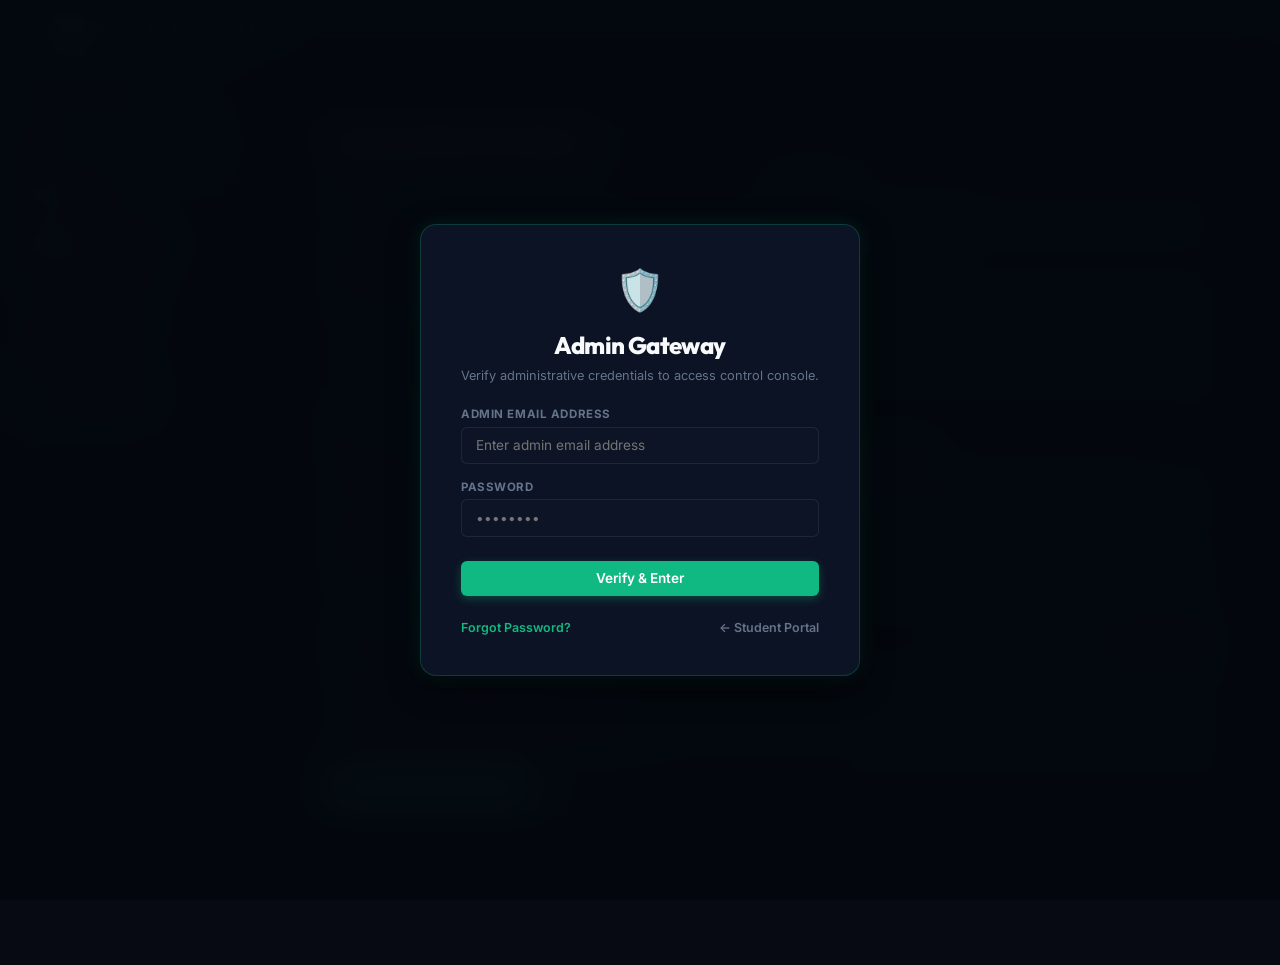
==== commit b0dfe282: "Add files via upload" ====
--- a/admin.html
+++ b/admin.html
@@ -49,9 +49,174 @@
       color: var(--brand-primary) !important;
       border: 1px solid rgba(16, 185, 129, 0.25) !important;
     }
+
+    /* Admin Auth Gateway Overlay Styles */
+    .admin-auth-overlay {
+      position: fixed;
+      top: 0;
+      left: 0;
+      width: 100%;
+      height: 100%;
+      background: rgba(4, 7, 13, 0.95);
+      backdrop-filter: blur(20px);
+      -webkit-backdrop-filter: blur(20px);
+      display: flex;
+      justify-content: center;
+      align-items: center;
+      z-index: 9999;
+      padding: 1rem;
+    }
+
+    .admin-auth-card {
+      background: rgba(15, 23, 42, 0.85);
+      border: 1px solid rgba(16, 185, 129, 0.25);
+      border-radius: 1rem;
+      box-shadow: 0 10px 30px rgba(0, 0, 0, 0.5), 0 0 20px rgba(16, 185, 129, 0.15);
+      width: 100%;
+      max-width: 440px;
+      padding: 2.5rem;
+      position: relative;
+      animation: modalSlide 0.4s cubic-bezier(0.34, 1.56, 0.64, 1) forwards;
+    }
+
+    .admin-auth-card.shake {
+      animation: shake 0.4s ease !important;
+    }
+
+    .admin-auth-title {
+      font-size: 1.5rem;
+      font-weight: 800;
+      color: var(--text-primary);
+      text-align: center;
+      margin-bottom: 0.5rem;
+    }
+
+    .admin-auth-subtitle {
+      font-size: 0.8rem;
+      color: var(--text-muted);
+      text-align: center;
+      margin-bottom: 1.5rem;
+    }
+
+    .admin-auth-form {
+      display: none;
+      flex-direction: column;
+      gap: 1rem;
+    }
+
+    .admin-auth-form.active {
+      display: flex;
+    }
+
+    .admin-auth-group {
+      display: flex;
+      flex-direction: column;
+      gap: 0.35rem;
+    }
+
+    .admin-auth-group label {
+      font-size: 0.72rem;
+      text-transform: uppercase;
+      font-weight: 700;
+      color: var(--text-muted);
+      letter-spacing: 0.05em;
+    }
+
+    .admin-auth-group input {
+      background: rgba(15, 23, 42, 0.5) !important;
+      border: 1px solid rgba(255, 255, 255, 0.08) !important;
+      border-radius: 0.375rem !important;
+      padding: 0.6rem 0.85rem !important;
+      font-size: 0.85rem !important;
+      color: var(--text-primary) !important;
+      width: 100%;
+      transition: all 0.2s ease;
+    }
+
+    .admin-auth-group input:focus {
+      border-color: var(--brand-primary) !important;
+      box-shadow: 0 0 10px rgba(16, 185, 129, 0.25) !important;
+    }
+
+    .admin-auth-footer {
+      display: flex;
+      justify-content: space-between;
+      align-items: center;
+      margin-top: 0.5rem;
+      font-size: 0.78rem;
+    }
+
+    .admin-auth-link {
+      color: var(--brand-primary);
+      cursor: pointer;
+      font-weight: 600;
+      transition: color 0.2s;
+    }
+
+    .admin-auth-link:hover {
+      color: #059669;
+      text-decoration: underline;
+    }
   </style>
 </head>
 <body>
+
+  <!-- --- ADMINISTRATIVE LOCK GATEWAY OVERLAY --- -->
+  <div class="admin-auth-overlay" id="admin-auth-gateway">
+    <div class="admin-auth-card">
+      <div style="text-align: center; margin-bottom: 1rem;">
+        <span style="font-size: 2.5rem;">🛡️</span>
+      </div>
+      <h2 class="admin-auth-title">Admin Gateway</h2>
+      <p class="admin-auth-subtitle">Verify administrative credentials to access control console.</p>
+
+      <!-- Form 1: Admin Login -->
+      <form id="admin-login-form" class="admin-auth-form active" autocomplete="off">
+        <div class="admin-auth-group">
+          <label>Admin Email Address</label>
+          <input type="email" id="admin-login-email" placeholder="Enter admin email address" autocomplete="off" required>
+        </div>
+        <div class="admin-auth-group">
+          <label>Password</label>
+          <input type="password" id="admin-login-password" placeholder="••••••••" autocomplete="new-password" required>
+        </div>
+        <button type="submit" class="btn btn-primary" style="width: 100%; margin-top: 0.5rem; font-size: 0.85rem; padding: 0.6rem 0;">Verify & Enter</button>
+        
+        <div class="admin-auth-footer">
+          <span class="admin-auth-link" id="link-show-reset">Forgot Password?</span>
+          <a href="index.html" class="admin-auth-link" style="color: var(--text-muted);">← Student Portal</a>
+        </div>
+      </form>
+
+      <!-- Form 2: Reset Password (Security Questions) -->
+      <form id="admin-reset-form" class="admin-auth-form" autocomplete="off">
+        <p style="font-size: 0.75rem; color: var(--brand-warning); margin-bottom: 0.5rem; text-align: center; border: 1px dashed rgba(245,158,11,0.3); padding: 0.4rem; border-radius: 4px; background: rgba(245,158,11,0.02);">
+          ⚠️ Answer security questions exactly to reset master password.
+        </p>
+        <div class="admin-auth-group">
+          <label>Question 1: Admin Email Address</label>
+          <input type="email" id="reset-q1-email" placeholder="Enter admin email address" autocomplete="off" required>
+        </div>
+        <div class="admin-auth-group">
+          <label>Question 2: Admin Roll Number</label>
+          <input type="text" id="reset-q2-roll" placeholder="Enter admin roll number" autocomplete="off" required>
+        </div>
+        <div class="admin-auth-group">
+          <label>New Password</label>
+          <input type="password" id="reset-new-password" placeholder="Enter new master password" autocomplete="new-password" required>
+        </div>
+        <div class="admin-auth-group">
+          <label>Confirm Password</label>
+          <input type="password" id="reset-confirm-password" placeholder="Confirm new master password" autocomplete="new-password" required>
+        </div>
+        <button type="submit" class="btn btn-primary" style="width: 100%; margin-top: 0.5rem; font-size: 0.85rem; padding: 0.6rem 0;">Update Master Password</button>
+        
+        <div class="admin-auth-footer" style="justify-content: center;">
+          <span class="admin-auth-link" id="link-show-login">Back to Sign In</span>
+        </div>
+      </form>
+    </div>
+  </div>
 
   <div class="app-container">
     <!-- --- HEADER --- -->
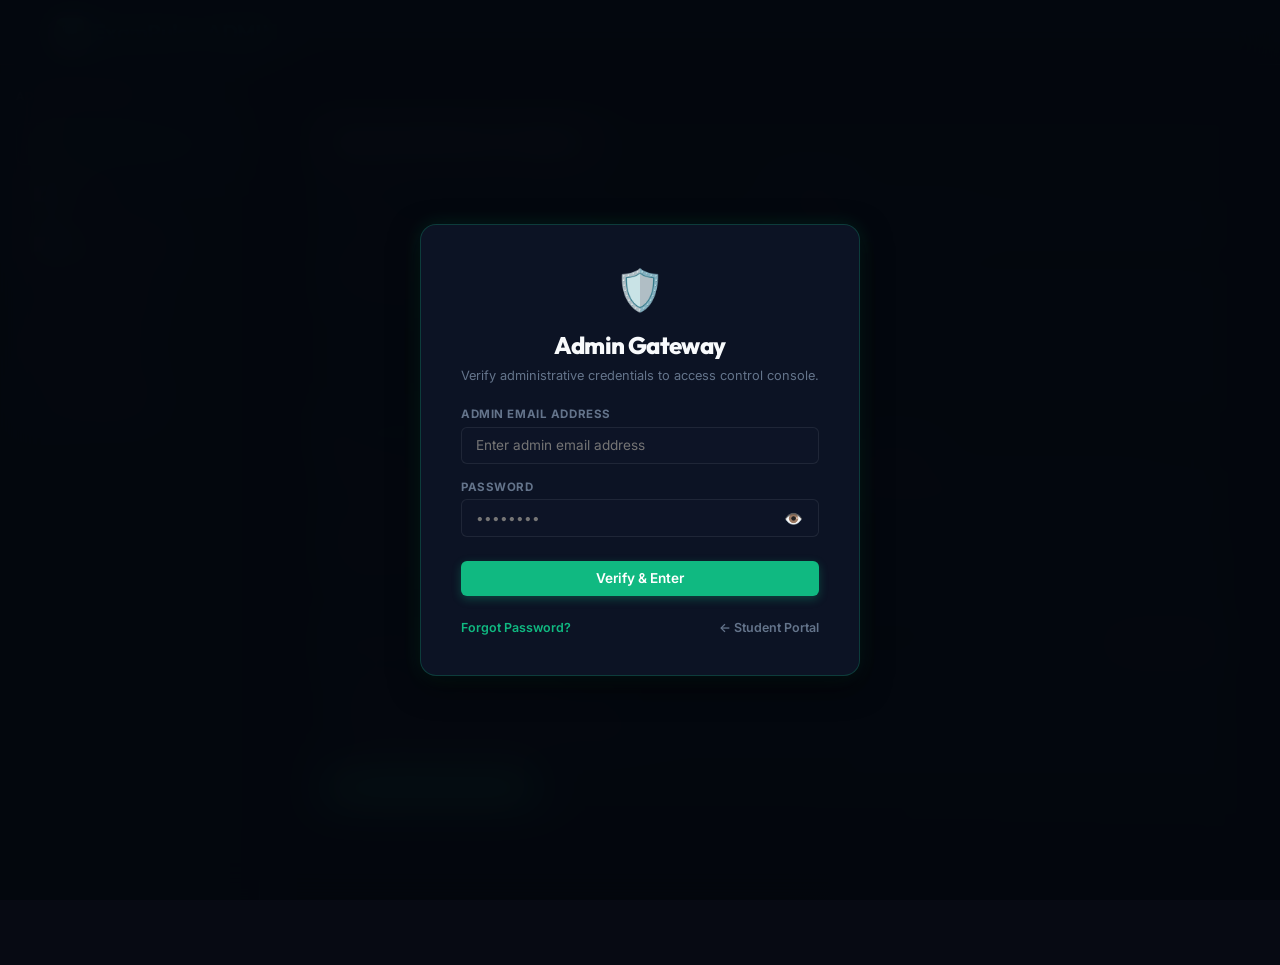
==== commit d536fdc3: "Add files via upload" ====
--- a/admin.html
+++ b/admin.html
@@ -178,7 +178,10 @@
         </div>
         <div class="admin-auth-group">
           <label>Password</label>
-          <input type="password" id="admin-login-password" placeholder="••••••••" autocomplete="new-password" required>
+          <div class="password-wrapper">
+            <input type="password" id="admin-login-password" placeholder="••••••••" autocomplete="new-password" required style="padding-right: 2.2rem !important;">
+            <button type="button" class="password-toggle-btn" tabindex="-1" title="Show password">👁️</button>
+          </div>
         </div>
         <button type="submit" class="btn btn-primary" style="width: 100%; margin-top: 0.5rem; font-size: 0.85rem; padding: 0.6rem 0;">Verify & Enter</button>
         
@@ -203,11 +206,17 @@
         </div>
         <div class="admin-auth-group">
           <label>New Password</label>
-          <input type="password" id="reset-new-password" placeholder="Enter new master password" autocomplete="new-password" required>
+          <div class="password-wrapper">
+            <input type="password" id="reset-new-password" placeholder="Enter new master password" autocomplete="new-password" required style="padding-right: 2.2rem !important;">
+            <button type="button" class="password-toggle-btn" tabindex="-1" title="Show password">👁️</button>
+          </div>
         </div>
         <div class="admin-auth-group">
           <label>Confirm Password</label>
-          <input type="password" id="reset-confirm-password" placeholder="Confirm new master password" autocomplete="new-password" required>
+          <div class="password-wrapper">
+            <input type="password" id="reset-confirm-password" placeholder="Confirm new master password" autocomplete="new-password" required style="padding-right: 2.2rem !important;">
+            <button type="button" class="password-toggle-btn" tabindex="-1" title="Show password">👁️</button>
+          </div>
         </div>
         <button type="submit" class="btn btn-primary" style="width: 100%; margin-top: 0.5rem; font-size: 0.85rem; padding: 0.6rem 0;">Update Master Password</button>
         
--- a/css/styles.css
+++ b/css/styles.css
@@ -1912,3 +1912,45 @@
     font-size: 1.5rem !important;
   }
 }
+
+/* Password Visibility Toggle */
+.password-wrapper {
+  position: relative;
+  display: flex;
+  align-items: center;
+  width: 100%;
+}
+
+.password-wrapper input {
+  padding-right: 2.2rem !important;
+  width: 100%;
+}
+
+.password-toggle-btn {
+  position: absolute;
+  right: 0.75rem;
+  top: 50%;
+  transform: translateY(-50%);
+  background: transparent;
+  border: none;
+  color: var(--text-muted);
+  cursor: pointer;
+  padding: 0.25rem;
+  font-size: 0.95rem;
+  transition: color 0.2s, transform 0.1s;
+  display: flex;
+  align-items: center;
+  justify-content: center;
+  z-index: 5;
+  user-select: none;
+}
+
+.password-toggle-btn:hover {
+  color: var(--text-primary);
+  transform: translateY(-50%) scale(1.1);
+}
+
+.password-toggle-btn:active {
+  transform: translateY(-50%) scale(0.95);
+}
+
